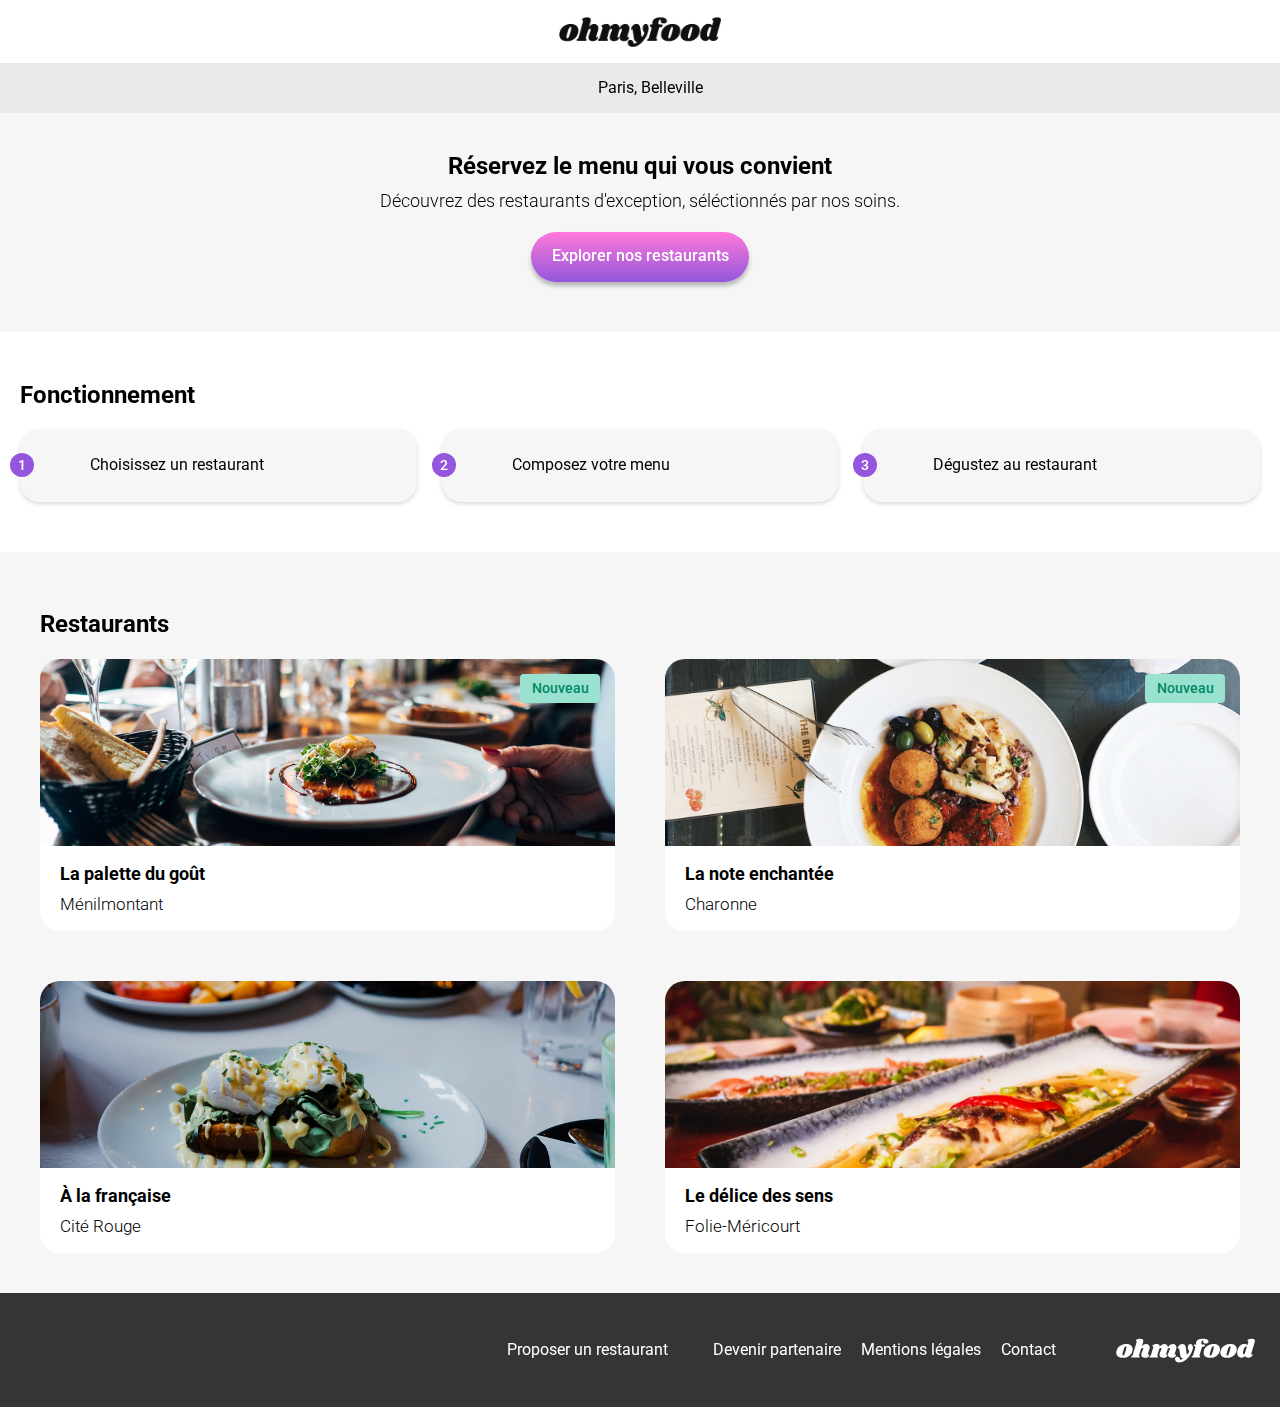
==== index.html @ ba817753 "first commit" ====
<!DOCTYPE html>
<html lang="fr">
  <head>
    <meta charset="UTF-8" />
    <meta http-equiv="X-UA-Compatible" content="IE=edge" />
    <meta name="viewport" content="width=device-width, initial-scale=1.0" />
    <title>Ohmyfood</title>
    <link rel="stylesheet" href="./assets/css/style.css" />
    <link rel="preconnect" href="https://fonts.googleapis.com" />
    <link rel="preconnect" href="https://fonts.gstatic.com" crossorigin />
    <link
      href="https://fonts.googleapis.com/css2?family=Raleway+Dots&family=Raleway:ital,wght@0,100..900;1,100..900&family=Roboto:ital,wght@0,100;0,300;0,400;0,500;0,700;0,900;1,100;1,300;1,400;1,500;1,700;1,900&display=swap"
      rel="stylesheet"
    />
    <link rel="preconnect" href="https://fonts.googleapis.com">
    <link rel="preconnect" href="https://fonts.gstatic.com" crossorigin>
    <link href="https://fonts.googleapis.com/css2?family=Raleway+Dots&family=Raleway:ital,wght@0,100..900;1,100..900&family=Roboto:ital,wght@0,100;0,300;0,400;0,500;0,700;0,900;1,100;1,300;1,400;1,500;1,700;1,900&family=Shrikhand&display=swap" rel="stylesheet">
    <link
      rel="stylesheet"
      href="https://cdnjs.cloudflare.com/ajax/libs/font-awesome/6.2.1/css/all.min.css"
      integrity="sha512-MV7K8+y+gLIBoVD59lQIYicR65iaqukzvf/nwasF0nqhPay5w/9lJmVM2hMDcnK1OnMGCdVK+iQrJ7lzPJQd1w=="
      crossorigin="anonymous"
      referrerpolicy="no-referrer"
    />
  </head>
  <body>


    <div class="loader">
      <div class="loader__partie"></div>
      <p class="loader__texte">OhMyFood ...</p>
    </div>

    <div class="main-container">
      <header class="header">
        <img
          class="header__img"
          src="./assets/Images et textes Ohmyfood/images/logo/ohmyfood.png"
          alt="logo"
        />
      </header>
      <main>
        <div class="presentation">
          <i class="fa-solid fa-location-dot presentation__icone"></i>
          <p>Paris, Belleville</p>
        </div>

        <section class="reservations">
          <h1 class="reservations__titre">
            Réservez le menu qui vous convient
          </h1>
          <p class="reservations__soustitre">
            Découvrez des restaurants d'exception, séléctionnés par nos soins.
          </p>
          <button class="reservations__button" href="#restaurants">
            Explorer nos restaurants
          </button>
        </section>

        <section class="fonctionnement">
          <h2 class="fonctionnement__titre">Fonctionnement</h2>
        <div class="fonctionnement__choix">
            <div class="fonctionnement__partie">
                <div class="fonctionnement__partie--numero">
                    1
                </div>
                <div class="fonctionnement__partie--icone">
                    <i class="fa-solid fa-mobile-screen-button"></i>
                </div>
                <p class="fonctionnement__partie--txt">Choisissez un restaurant</p>
            </div>

            <div  class="fonctionnement__partie">
                <div class="fonctionnement__partie--numero">
                    2
                </div>
                <div class="fonctionnement__partie--icone">
                    <i class="fa-solid fa-list-ul"></i>
                </div>
                <p class="fonctionnement__partie--txt">Composez votre menu</p>
            </div>

            <div  class="fonctionnement__partie">
                <div class="fonctionnement__partie--numero">
                    3
                </div>
                <div class="fonctionnement__partie--icone">
                    <i class="fa-solid fa-store"></i>
                </div>
                <p class="fonctionnement__partie--txt">Dégustez au restaurant</p>
            </div>

        </div>
        </section>


        <section class="restaurant">
          <div class="container">
            <h2 id="restaurant__titre">Restaurants</h2>


                <div class="restaurant__card">
                  <a class="restaurant__card--lien" href="restaurants/palette.html">
                    <article class="restaurant__card--article">
                    <div class="article-new">
                        Nouveau
                    </div>
                    <img class="article__img" src="assets/Images et textes Ohmyfood/images/restaurants/jay-wennington-N_Y88TWmGwA-unsplash.jpg" alt="Plat sur plaque en céramique blanche"/>
                    <div class="article__container">
                        <div class="article__contenu">
                        <h3 class="article__contenu--titre"> La palette du goût </h3>
                        <p class="article__contenu--ville">Ménilmontant</p>
                        </div>
                        <div class="article__contenu--coeur">
                        <i class="fa-regular fa-heart coeur-vide"></i>
                        <i class="fa-solid fa-heart coeur-remplis"></i>
                        </div>
                    </div>
                    </article>
                  </a>


                
                    <a class="restaurant__card--lien" href="restaurants/noteenchantee.html">
                        <article class="restaurant__card--article">
                        <div class="article-new">
                            Nouveau
                        </div>
                        <img class="article__img" src="assets/Images et textes Ohmyfood/images/restaurants/stil-u2Lp8tXIcjw-unsplash.jpg" alt="Plat sur plaque en céramique blanche"/>
                        <div class="article__container">
                            <div class="article__contenu">
                            <h3 class="article__contenu--titre"> La note enchantée </h3>
                            <p class="article__contenu--ville">Charonne</p>
                            </div>
                            <div class="article__contenu--coeur">
                                <i class="fa-regular fa-heart coeur-vide"></i>
                                <i class="fa-solid fa-heart coeur-remplis"></i>
                            </div>
                        </div>
                        </article>
                    </a>

                    
                        <a class="restaurant__card--lien" href="restaurants/alafrançaise.html">
                            <article class="restaurant__card--article">
                            <img class="article__img" src="assets/Images et textes Ohmyfood/images/restaurants/toa-heftiba-DQKerTsQwi0-unsplash.jpg" alt="Plat sur plaque en céramique blanche"/>
                            <div class="article__container">
                                <div class="article__contenu">
                                <h3 class="article__contenu--titre"> À la française </h3>
                                <p class="article__contenu--ville"> Cité Rouge </p>
                                </div>
                                <div class="article__contenu--coeur">
                                    <i class="fa-regular fa-heart coeur-vide"></i>
                                    <i class="fa-solid fa-heart coeur-remplis"></i>
                                </div>
                            </div>
                            </article>
                        </a>

                        
                            <a class="restaurant__card--lien" href="restaurants/delicedesens.html">
                                <article class="restaurant__card--article">
                                <img class="article__img" src="assets/Images et textes Ohmyfood/images/restaurants/louis-hansel-shotsoflouis-qNBGVyOCY8Q-unsplash.jpg" alt="Plat sur plaque en céramique blanche"/>
                                <div class="article__container">
                                    <div class="article__contenu">
                                    <h3 class="article__contenu--titre"> Le délice des sens </h3>
                                    <p class="article__contenu--ville">Folie-Méricourt</p>
                                    </div>
                                    <div class="article__contenu--coeur">
                                        <i class="fa-regular fa-heart coeur-vide"></i>
                                        <i class="fa-solid fa-heart coeur-remplis"></i>
                                    </div>
                                </div>
                                </article>
                            </a>
                </div>   

            
        </section>
      </main>
      <footer class="footer">
        <img
          class="footer__logo"
          src="assets/Images et textes Ohmyfood/images/logo/ohmyfoodw.svg"
          alt="logowhite"
        />
        <ul class="footer__partie">
          <li class="footer__liste">
            <div class="footer__liste--icone">
              <i class="fa-solid fa-utensils"></i>
            </div>
            Proposer un restaurant
          </li>
          <li class="footer__liste">
            <div class="footer__liste--icone">
              <i class="fa-solid fa-handshake-angle"></i>
            </div>
            Devenir partenaire
          </li>
          <li class="footer__liste">Mentions légales</li>
          <li class="footer__liste">
            <a
              class="footer__liste--contact"
              href="mailto:contact@ohmyfood.com"
            >
              Contact
            </a>
          </li>
        </ul>
      </footer>
    </div>
  </body>
</html>
---- assets/css/style.css ----
@charset "UTF-8";
.header {
  display: flex;
  align-items: center;
  justify-content: center;
  width: 100%;
  height: 63px;
  position: relative;
  z-index: 1;
  box-shadow: 0px 2px 4px 0px rgba(0, 0, 0, 0.15);
}
.header__img {
  width: 162px;
  height: 30px;
}

body {
  margin: 0;
}

/* Media queries*/
/* ecran égal ou plus grand que 1024px */
@media (min-width: 1024px) {
  .header {
    box-shadow: none;
  }
}
.footer {
  display: flex;
  flex-direction: column;
  gap: 8px;
  background-color: rgb(53, 53, 53);
  padding: 22px 25px;
}
.footer__liste {
  display: flex;
  gap: 14px;
  color: rgb(255, 255, 255);
  font-family: "Roboto", sans-serif;
  font-weight: 400;
}
.footer__liste--icone {
  width: 11px;
  height: 13px;
}
.footer__liste--icone i {
  font-size: 16px;
}
.footer__liste--contact {
  color: rgb(255, 255, 255);
  text-decoration: none;
}
.footer__partie {
  display: flex;
  flex-direction: column;
  gap: 7px;
  padding: 0;
}
.footer__logo {
  width: 139px;
  height: 27px;
}

/* Media queries*/
/* ecran égal ou plus grand que 1024px */
@media (min-width: 1024px) {
  .footer {
    align-items: center;
    flex-direction: row-reverse;
    height: 114px;
    padding: 0 25px;
    gap: 60px;
  }
  .footer__partie {
    flex-direction: row;
    gap: 20px;
  }
}
.fonctionnement {
  font-family: "Roboto", sans-serif;
  padding: 0 20px;
  margin: 50px 0px;
}
.fonctionnement__choix {
  display: flex;
  flex-direction: column;
  align-items: center;
  gap: 25px;
}
.fonctionnement__partie {
  display: flex;
  align-items: center;
  background-color: rgb(246, 246, 246);
  border-radius: 20px;
  gap: 30px;
  height: 72.38px;
  width: 90%;
  position: relative;
  padding-left: 40px;
  box-shadow: 0px 2px 4px 0px rgba(0, 0, 0, 0.15);
}
.fonctionnement__partie--numero {
  background-color: rgb(147, 86, 220);
  color: rgb(255, 255, 255);
  width: 24px;
  height: 24px;
  display: flex;
  justify-content: center;
  align-items: center;
  border-radius: 50%;
  font-size: 14.18px;
  font-weight: 500;
  position: absolute;
  left: -10px;
}
.fonctionnement__partie--icone {
  color: rgb(126, 126, 126);
}
.fonctionnement__partie--icone:hover {
  color: rgb(147, 86, 220);
}

/* Media queries*/
/* ecran égal ou plus grand que 1024px */
@media (min-width: 1024px) {
  .fonctionnement__choix {
    flex-direction: row;
  }
}
.reservations {
  display: flex;
  flex-direction: column;
  align-items: center;
  padding: 20px 15px 50px 15px;
  text-align: center;
  font-family: "Roboto", sans-serif;
  background-color: rgb(246, 246, 246);
}
.reservations__titre {
  font-size: 24px;
  margin: 20px 0px 0px 0px;
}
.reservations__soustitre {
  font-size: 18px;
  font-weight: 300;
  margin: 10px 0px 20px 0px;
}
.reservations__button {
  width: 218px;
  height: 50px;
  border-radius: 25px;
  border: none;
  background: linear-gradient(to bottom, rgb(255, 121, 218), rgb(147, 86, 220));
  color: rgb(255, 255, 255);
  font-weight: 500;
  font-size: 16px;
  box-shadow: 0px 4px 4px 0px rgba(0, 0, 0, 0.251);
}
.reservations__button:hover {
  opacity: 0.9;
  transform: scale(1.01);
  box-shadow: 0px 8px 12px 2px rgb(180, 180, 180);
}

.restaurant {
  font-family: "Roboto", sans-serif;
  background-color: rgb(246, 246, 246);
  padding: 40px 20px;
}
.restaurant__titre {
  font-size: 24px;
  font-weight: 700;
}
.restaurant__card {
  display: flex;
  flex-direction: column;
  gap: 18px;
}
.restaurant__card--lien {
  text-decoration: none;
  color: rgb(0, 0, 0);
  position: relative;
}
.restaurant__card--article {
  display: flex;
  flex-direction: column;
}

.article-new {
  position: absolute;
  right: 15px;
  top: 15px;
  background-color: rgb(153, 226, 208);
  color: rgb(0, 135, 102);
  width: 80px;
  height: 29px;
  display: flex;
  justify-content: center;
  align-items: center;
  font-size: 14px;
  font-weight: 500;
  border-radius: 4px;
}

.article__img {
  -o-object-fit: cover;
     object-fit: cover;
  width: 100%;
  height: 187px;
  border-radius: 20px 20px 0 0;
}

.article__container {
  background-color: rgb(255, 255, 255);
  border-radius: 0 0 20px 20px;
  display: flex;
  justify-content: space-between;
  align-items: center;
}

.article__contenu {
  padding: 0 20px;
}
.article__contenu--titre {
  margin-bottom: 0;
  font-size: 18px;
  font-weight: 700;
}
.article__contenu--ville {
  margin-top: 10px;
  font-size: 17px;
  font-weight: 300;
}
.article__contenu--coeur {
  font-size: 28px;
  width: 22px;
  margin-right: 35px;
  margin-bottom: 35px;
}

/* Media queries*/
/* ecran égal ou plus grand que 1024px */
@media (min-width: 1024px) {
  .restaurant {
    padding: 40px;
  }
  .restaurant__card--lien {
    width: calc((100% - 50px) / 2);
  }
  .restaurant__card {
    flex-direction: row;
    flex-wrap: wrap;
    gap: 50px;
  }
}
.presentation {
  display: flex;
  justify-content: center;
  align-items: center;
  background-color: rgb(234, 234, 234);
  font-family: "Roboto", sans-serif;
  position: relative;
  box-shadow: 0px 4px 4px 0px rgba(0, 0, 0, 0.25);
}
.presentation__icone {
  margin-right: 20px;
  color: rgb(53, 53, 53);
}

/* Media queries*/
/* ecran égal ou plus grand que 1024px */
@media (min-width: 1024px) {
  .presentation {
    box-shadow: none;
  }
}
.fa-heart {
  position: absolute;
}

.coeur-remplis {
  opacity: 0;
  transition: 0.1s;
}

.coeur-remplis:hover {
  opacity: 1;
  -webkit-background-clip: text;
          background-clip: text;
  color: transparent;
  background-image: linear-gradient(193.33deg, #9356DC -11.44%, #FF79DA 123.93%);
}

.fa-heart {
  position: absolute;
}

.coeur-remplis {
  opacity: 0;
  transition: 0.1s;
}

.coeur-remplis:hover {
  opacity: 1;
  -webkit-background-clip: text;
          background-clip: text;
  color: transparent;
  background-image: linear-gradient(193.33deg, #9356DC -11.44%, #FF79DA 123.93%);
}

.header__menu {
  display: flex;
  justify-content: center;
  align-items: center;
  position: relative;
  width: 100%;
  height: 63px;
}
.header__menu__img {
  text-align: center;
  width: 162px;
  height: 30px;
}

.header__fleche {
  position: absolute;
  left: 15px;
  font-size: 18px;
  color: rgb(53, 53, 53);
}

.banniere__img {
  width: 100%;
  height: 275px;
  -o-object-fit: cover;
     object-fit: cover;
  position: relative;
}

.menu {
  padding: 10px 13px;
  background-color: rgb(234, 234, 234);
  margin-top: -35px;
  z-index: 1;
  position: relative;
  display: flex;
  flex-direction: column;
  align-items: center;
  border-radius: 40px 40px 0 0;
  width: 100%;
  justify-content: space-between;
  gap: 40px;
}
.menu__titre {
  display: flex;
  align-items: center;
  justify-content: space-between;
  width: 100%;
}
.menu__titre--principal {
  font-family: "Shrikhand", sans-serif;
  font-size: 28px;
  font-weight: 400;
}
.menu__titre--coeur {
  position: absolute;
  right: 60px;
  top: 1.2em;
  font-size: 25px;
}

.section-menus {
  width: 100%;
  gap: 12px;
  display: flex;
  flex-direction: column;
}
.section-menus__titre--txt {
  font-family: "Roboto", sans-serif;
  font-size: 16px;
  font-weight: 300;
  text-transform: uppercase;
  margin-bottom: 3px;
}
.section-menus__titre--surligner {
  width: 40px;
  height: 3px;
  background-color: rgb(153, 226, 208);
}

.apparition1 {
  animation: apparition 2s ease-out 0s forwards;
}

.apparition2 {
  animation: apparition 2s ease-out 1s forwards;
}

.apparition3 {
  animation: apparition 2s ease-out 2s forwards;
}

@keyframes apparition {
  0% {
    opacity: 0;
    margin-left: -30px;
  }
  50% {
    opacity: 0.5;
  }
  100% {
    opacity: 1;
    margin-left: 10px;
  }
}
.plat {
  width: 100%;
  height: 69px;
  border-radius: 15.04px;
  background-color: rgb(255, 255, 255);
  box-sizing: border-box;
  padding: 16px;
  display: flex;
  justify-content: space-between;
  align-items: center;
  position: relative;
  font-family: "Roboto", sans-serif;
  overflow: hidden;
  box-shadow: 0px 4.01px 15.04px 0px rgba(0, 0, 0, 0.1);
}
.plat__description {
  margin-right: 16px;
  overflow: hidden;
  white-space: nowrap;
  text-overflow: ellipsis;
}
.plat__description--titre {
  margin: 0;
  padding-bottom: 3px;
  font-size: 18px;
  font-weight: 500;
  overflow: hidden;
  white-space: nowrap;
  text-overflow: ellipsis;
}
.plat__description--soustitre {
  margin: 0;
  font-size: 15.04px;
  font-weight: 300;
  overflow: hidden;
  white-space: nowrap;
  text-overflow: ellipsis;
}
.plat__prix {
  font-size: 15.04px;
  font-weight: 700;
  width: 25px;
  height: 30px;
  color: rgb(53, 53, 53);
  transition: margin-right 1s ease;
}
.plat__validation {
  position: absolute;
  right: -59px;
  opacity: 0;
  background-color: #99E2D0;
  height: 100%;
  width: 59px;
  border-radius: 0px 15px 15px 0px;
  display: flex;
  justify-content: center;
  align-items: center;
  color: white;
  transition: right 1s ease, opacity 1s ease;
}

.plat:hover .plat__validation {
  right: 0px;
  opacity: 1;
}

.plat:hover .plat__prix {
  margin-right: 60px;
}

.btn-commander {
  width: 186px;
  height: 50px;
  border-radius: 25px;
  border: none;
  background: linear-gradient(to bottom, rgb(255, 121, 218), rgb(147, 86, 220));
  color: rgb(255, 255, 255);
  font-weight: 500;
  font-size: 16px;
  font-family: "Roboto", sans-serif;
  margin-bottom: 30px;
  box-shadow: 0px 4px 4px 0px rgba(0, 0, 0, 0.251);
}

.btn-commander:hover {
  opacity: 0.9;
  transform: scale(1.01);
  box-shadow: 0px 8px 12px 2px rgb(180, 180, 180);
}

/* Media queries*/
/* ecran égal ou plus grand que 1024px */
@media (min-width: 1024px) {
  .header__menu {
    height: 96.34px;
  }
  .banniere__img {
    height: 383px;
  }
  .menu {
    width: 50%;
    padding: 40px 140px;
    margin: -40px auto 0px auto;
  }
  .menu__titre {
    justify-content: center;
    gap: 30px;
  }
  .menu__titre--coeur {
    position: static;
  }
}
/*! normalize.css v8.0.1 | MIT License | github.com/necolas/normalize.css */
/* Document
   ========================================================================== */
/**
 * 1. Correct the line height in all browsers.
 * 2. Prevent adjustments of font size after orientation changes in iOS.
 */
html {
  line-height: 1.15; /* 1 */
  -webkit-text-size-adjust: 100%; /* 2 */
}

/* Sections
   ========================================================================== */
/**
 * Remove the margin in all browsers.
 */
body {
  margin: 0;
}

/**
 * Render the `main` element consistently in IE.
 */
main {
  display: block;
}

/**
 * Correct the font size and margin on `h1` elements within `section` and
 * `article` contexts in Chrome, Firefox, and Safari.
 */
h1 {
  font-size: 2em;
  margin: 0.67em 0;
}

/* Grouping content
   ========================================================================== */
/**
 * 1. Add the correct box sizing in Firefox.
 * 2. Show the overflow in Edge and IE.
 */
hr {
  box-sizing: content-box; /* 1 */
  height: 0; /* 1 */
  overflow: visible; /* 2 */
}

/**
 * 1. Correct the inheritance and scaling of font size in all browsers.
 * 2. Correct the odd `em` font sizing in all browsers.
 */
pre {
  font-family: monospace, monospace; /* 1 */
  font-size: 1em; /* 2 */
}

/* Text-level semantics
   ========================================================================== */
/**
 * Remove the gray background on active links in IE 10.
 */
a {
  background-color: transparent;
}

/**
 * 1. Remove the bottom border in Chrome 57-
 * 2. Add the correct text decoration in Chrome, Edge, IE, Opera, and Safari.
 */
abbr[title] {
  border-bottom: none; /* 1 */
  text-decoration: underline; /* 2 */
  -webkit-text-decoration: underline dotted;
          text-decoration: underline dotted; /* 2 */
}

/**
 * Add the correct font weight in Chrome, Edge, and Safari.
 */
b,
strong {
  font-weight: bolder;
}

/**
 * 1. Correct the inheritance and scaling of font size in all browsers.
 * 2. Correct the odd `em` font sizing in all browsers.
 */
code,
kbd,
samp {
  font-family: monospace, monospace; /* 1 */
  font-size: 1em; /* 2 */
}

/**
 * Add the correct font size in all browsers.
 */
small {
  font-size: 80%;
}

/**
 * Prevent `sub` and `sup` elements from affecting the line height in
 * all browsers.
 */
sub,
sup {
  font-size: 75%;
  line-height: 0;
  position: relative;
  vertical-align: baseline;
}

sub {
  bottom: -0.25em;
}

sup {
  top: -0.5em;
}

/* Embedded content
   ========================================================================== */
/**
 * Remove the border on images inside links in IE 10.
 */
img {
  border-style: none;
}

/* Forms
   ========================================================================== */
/**
 * 1. Change the font styles in all browsers.
 * 2. Remove the margin in Firefox and Safari.
 */
button,
input,
optgroup,
select,
textarea {
  font-family: inherit; /* 1 */
  font-size: 100%; /* 1 */
  line-height: 1.15; /* 1 */
  margin: 0; /* 2 */
}

/**
 * Show the overflow in IE.
 * 1. Show the overflow in Edge.
 */
button,
input { /* 1 */
  overflow: visible;
}

/**
 * Remove the inheritance of text transform in Edge, Firefox, and IE.
 * 1. Remove the inheritance of text transform in Firefox.
 */
button,
select { /* 1 */
  text-transform: none;
}

/**
 * Correct the inability to style clickable types in iOS and Safari.
 */
button,
[type=button],
[type=reset],
[type=submit] {
  -webkit-appearance: button;
}

/**
 * Remove the inner border and padding in Firefox.
 */
button::-moz-focus-inner,
[type=button]::-moz-focus-inner,
[type=reset]::-moz-focus-inner,
[type=submit]::-moz-focus-inner {
  border-style: none;
  padding: 0;
}

/**
 * Restore the focus styles unset by the previous rule.
 */
button:-moz-focusring,
[type=button]:-moz-focusring,
[type=reset]:-moz-focusring,
[type=submit]:-moz-focusring {
  outline: 1px dotted ButtonText;
}

/**
 * Correct the padding in Firefox.
 */
fieldset {
  padding: 0.35em 0.75em 0.625em;
}

/**
 * 1. Correct the text wrapping in Edge and IE.
 * 2. Correct the color inheritance from `fieldset` elements in IE.
 * 3. Remove the padding so developers are not caught out when they zero out
 *    `fieldset` elements in all browsers.
 */
legend {
  box-sizing: border-box; /* 1 */
  color: inherit; /* 2 */
  display: table; /* 1 */
  max-width: 100%; /* 1 */
  padding: 0; /* 3 */
  white-space: normal; /* 1 */
}

/**
 * Add the correct vertical alignment in Chrome, Firefox, and Opera.
 */
progress {
  vertical-align: baseline;
}

/**
 * Remove the default vertical scrollbar in IE 10+.
 */
textarea {
  overflow: auto;
}

/**
 * 1. Add the correct box sizing in IE 10.
 * 2. Remove the padding in IE 10.
 */
[type=checkbox],
[type=radio] {
  box-sizing: border-box; /* 1 */
  padding: 0; /* 2 */
}

/**
 * Correct the cursor style of increment and decrement buttons in Chrome.
 */
[type=number]::-webkit-inner-spin-button,
[type=number]::-webkit-outer-spin-button {
  height: auto;
}

/**
 * 1. Correct the odd appearance in Chrome and Safari.
 * 2. Correct the outline style in Safari.
 */
[type=search] {
  -webkit-appearance: textfield; /* 1 */
  outline-offset: -2px; /* 2 */
}

/**
 * Remove the inner padding in Chrome and Safari on macOS.
 */
[type=search]::-webkit-search-decoration {
  -webkit-appearance: none;
}

/**
 * 1. Correct the inability to style clickable types in iOS and Safari.
 * 2. Change font properties to `inherit` in Safari.
 */
::-webkit-file-upload-button {
  -webkit-appearance: button; /* 1 */
  font: inherit; /* 2 */
}

/* Interactive
   ========================================================================== */
/*
 * Add the correct display in Edge, IE 10+, and Firefox.
 */
details {
  display: block;
}

/*
 * Add the correct display in all browsers.
 */
summary {
  display: list-item;
}

/* Misc
   ========================================================================== */
/**
 * Add the correct display in IE 10+.
 */
template {
  display: none;
}

/**
 * Add the correct display in IE 10.
 */
[hidden] {
  display: none;
}

.loader {
  position: fixed;
  z-index: -2;
  width: 100%;
  height: 100vh;
  background-color: rgb(147, 86, 220);
  display: flex;
  justify-content: center;
  align-items: center;
  animation: visibility 3s ease forwards;
  opacity: 0;
}
.loader__texte {
  font-size: 50px;
  font-weight: 300;
  font-family: "Shrikhand", sans-serif;
  color: rgb(255, 255, 255);
  letter-spacing: 3px;
  animation: text 0.9s linear infinite;
}

@keyframes visibility {
  0% {
    opacity: 1;
    z-index: 100;
  }
  50% {
    opacity: 0.8;
  }
  90% {
    opacity: 0.5;
  }
  100% {
    opacity: 0;
    z-index: 0;
    display: none;
  }
}
@keyframes text {
  from {
    opacity: 1;
  }
  to {
    opacity: 0;
  }
}
@keyframes appear {
  from {
    transform: translateY(20px);
    opacity: 0;
  }
  to {
    transform: translateY(0);
    opacity: 1;
  }
}/*# sourceMappingURL=style.css.map */
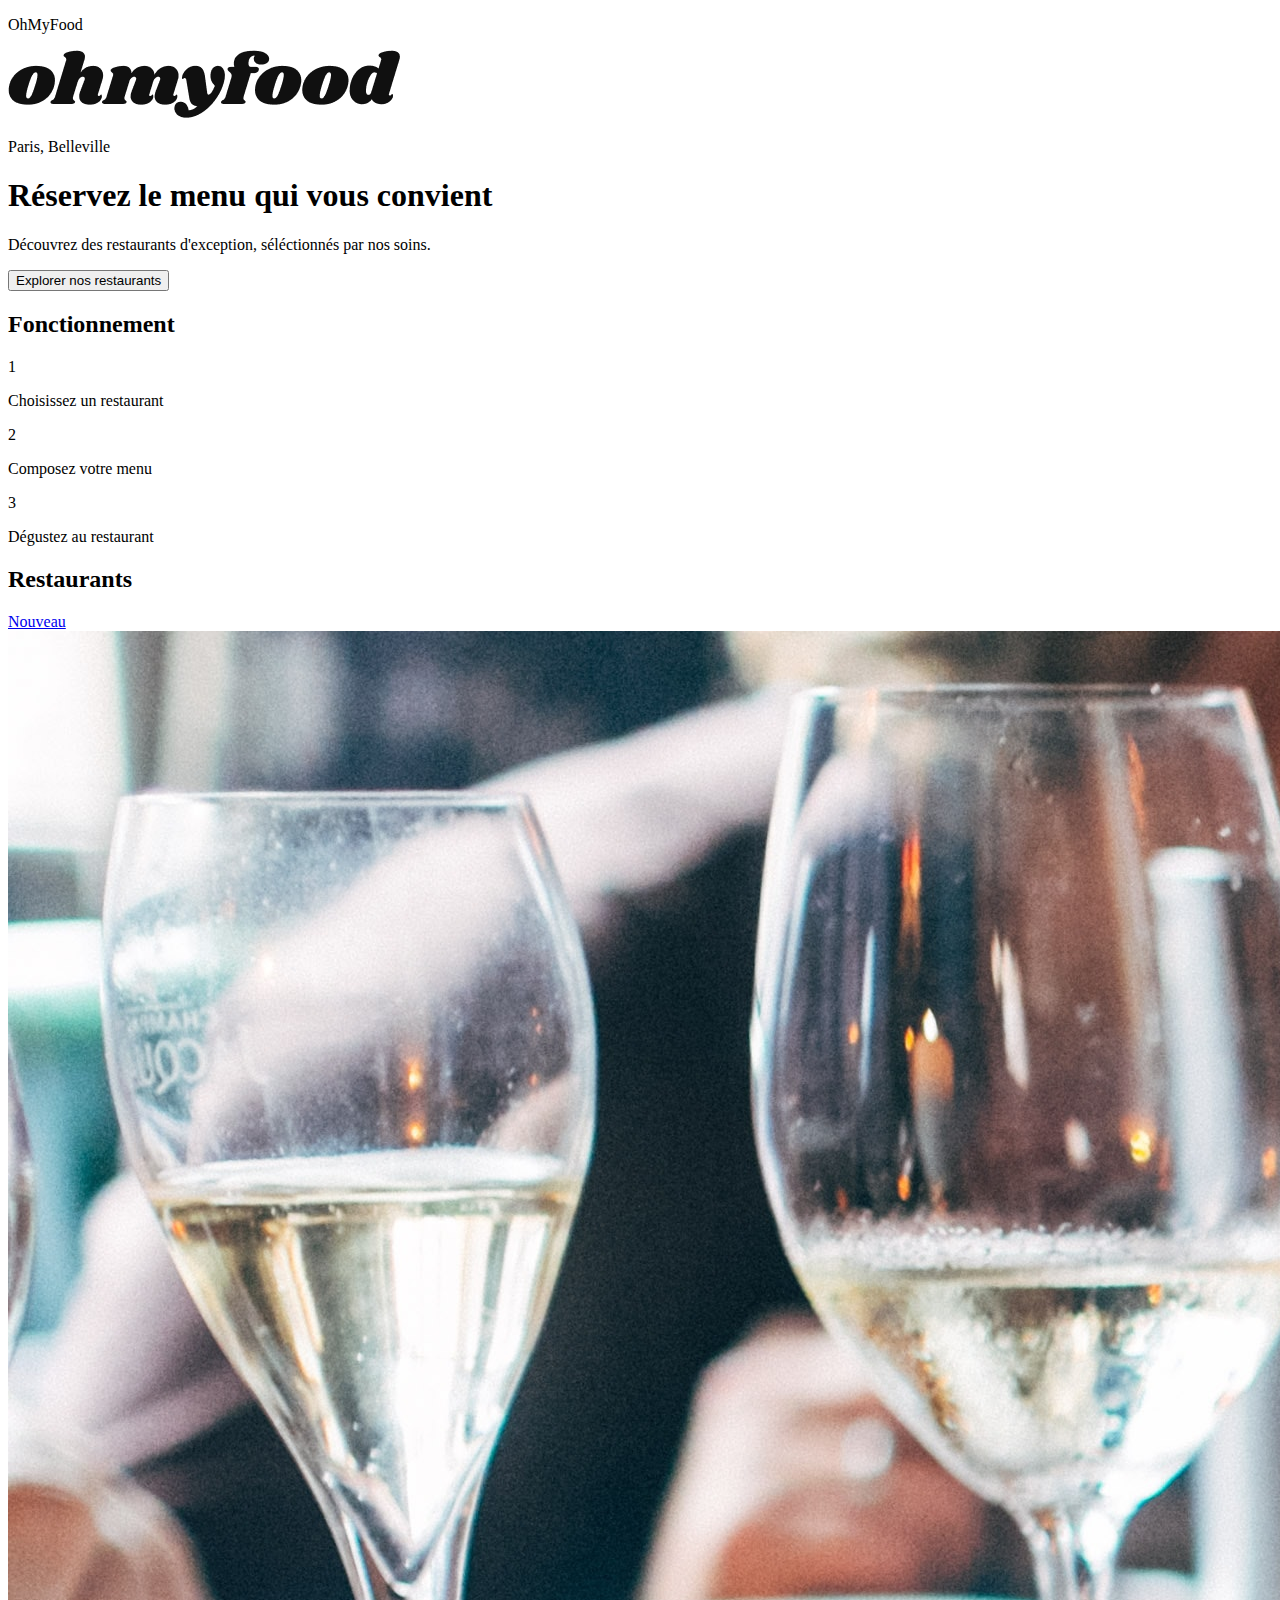
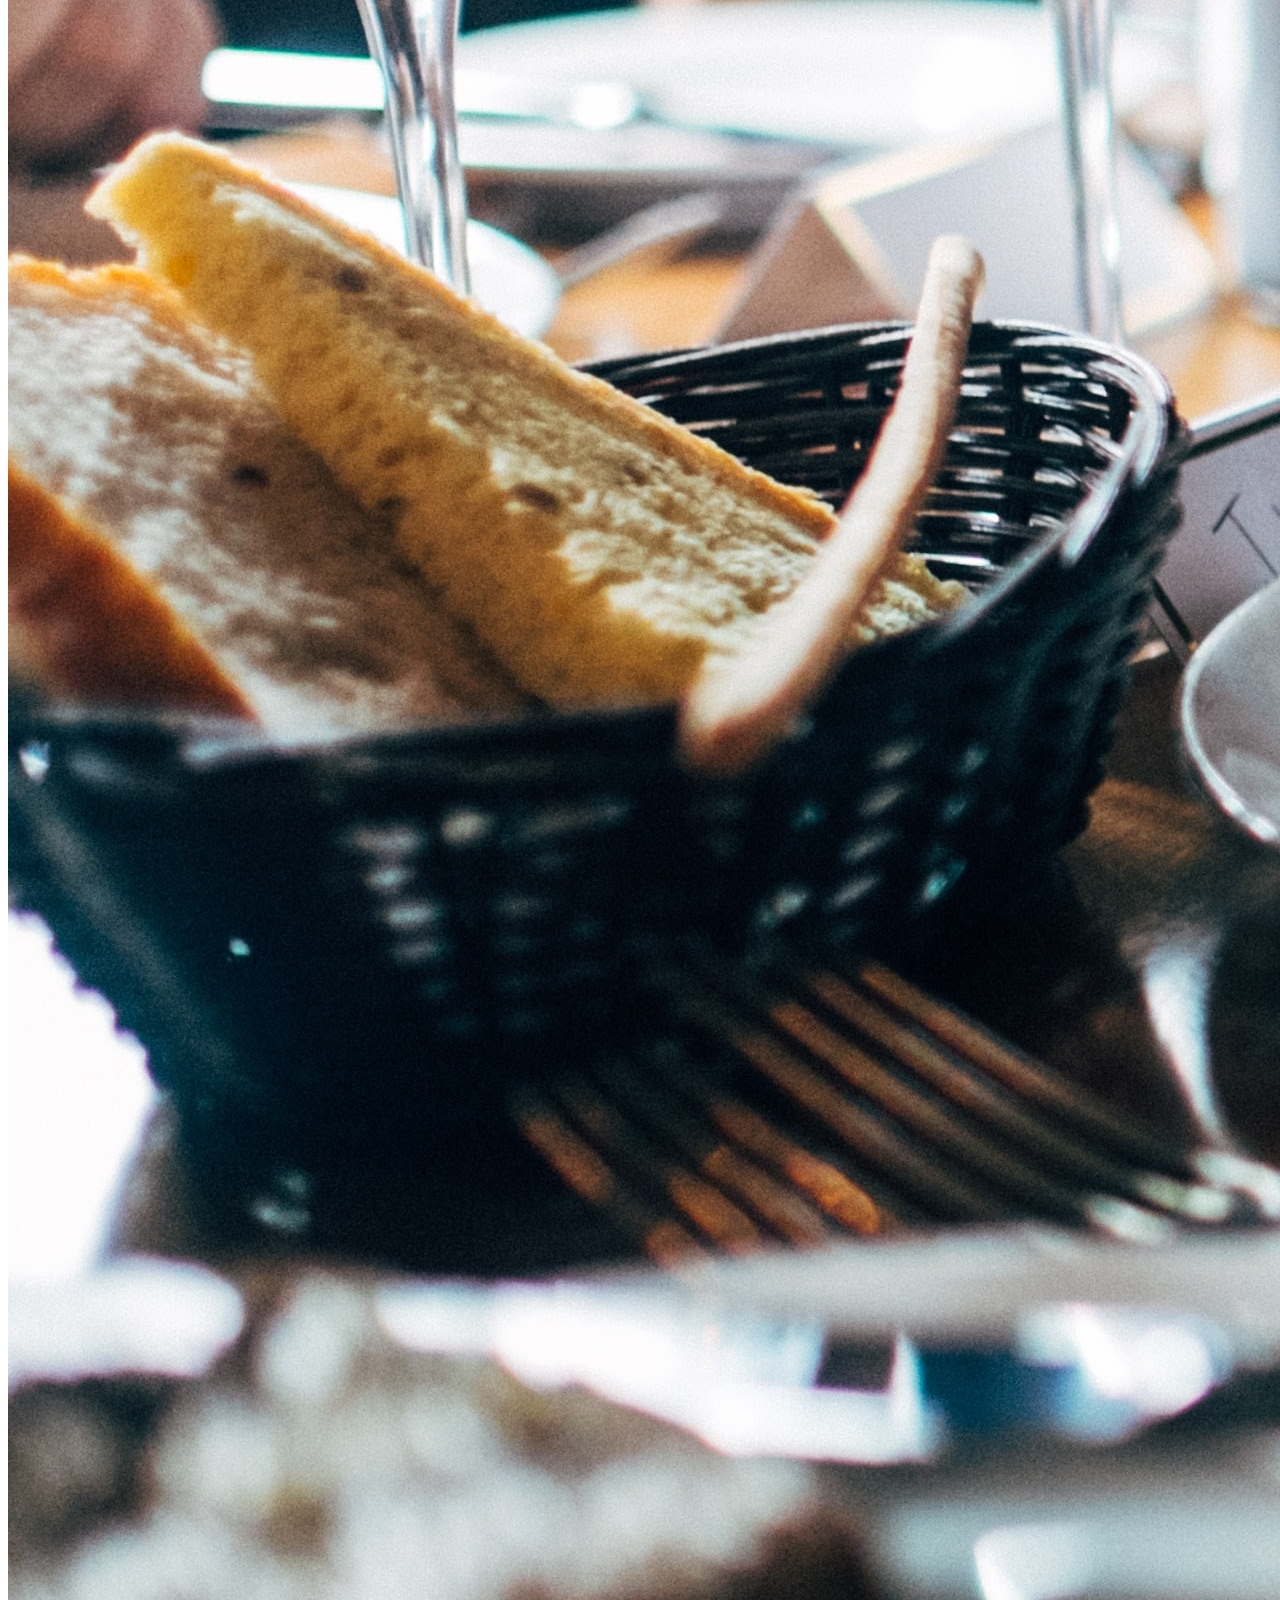
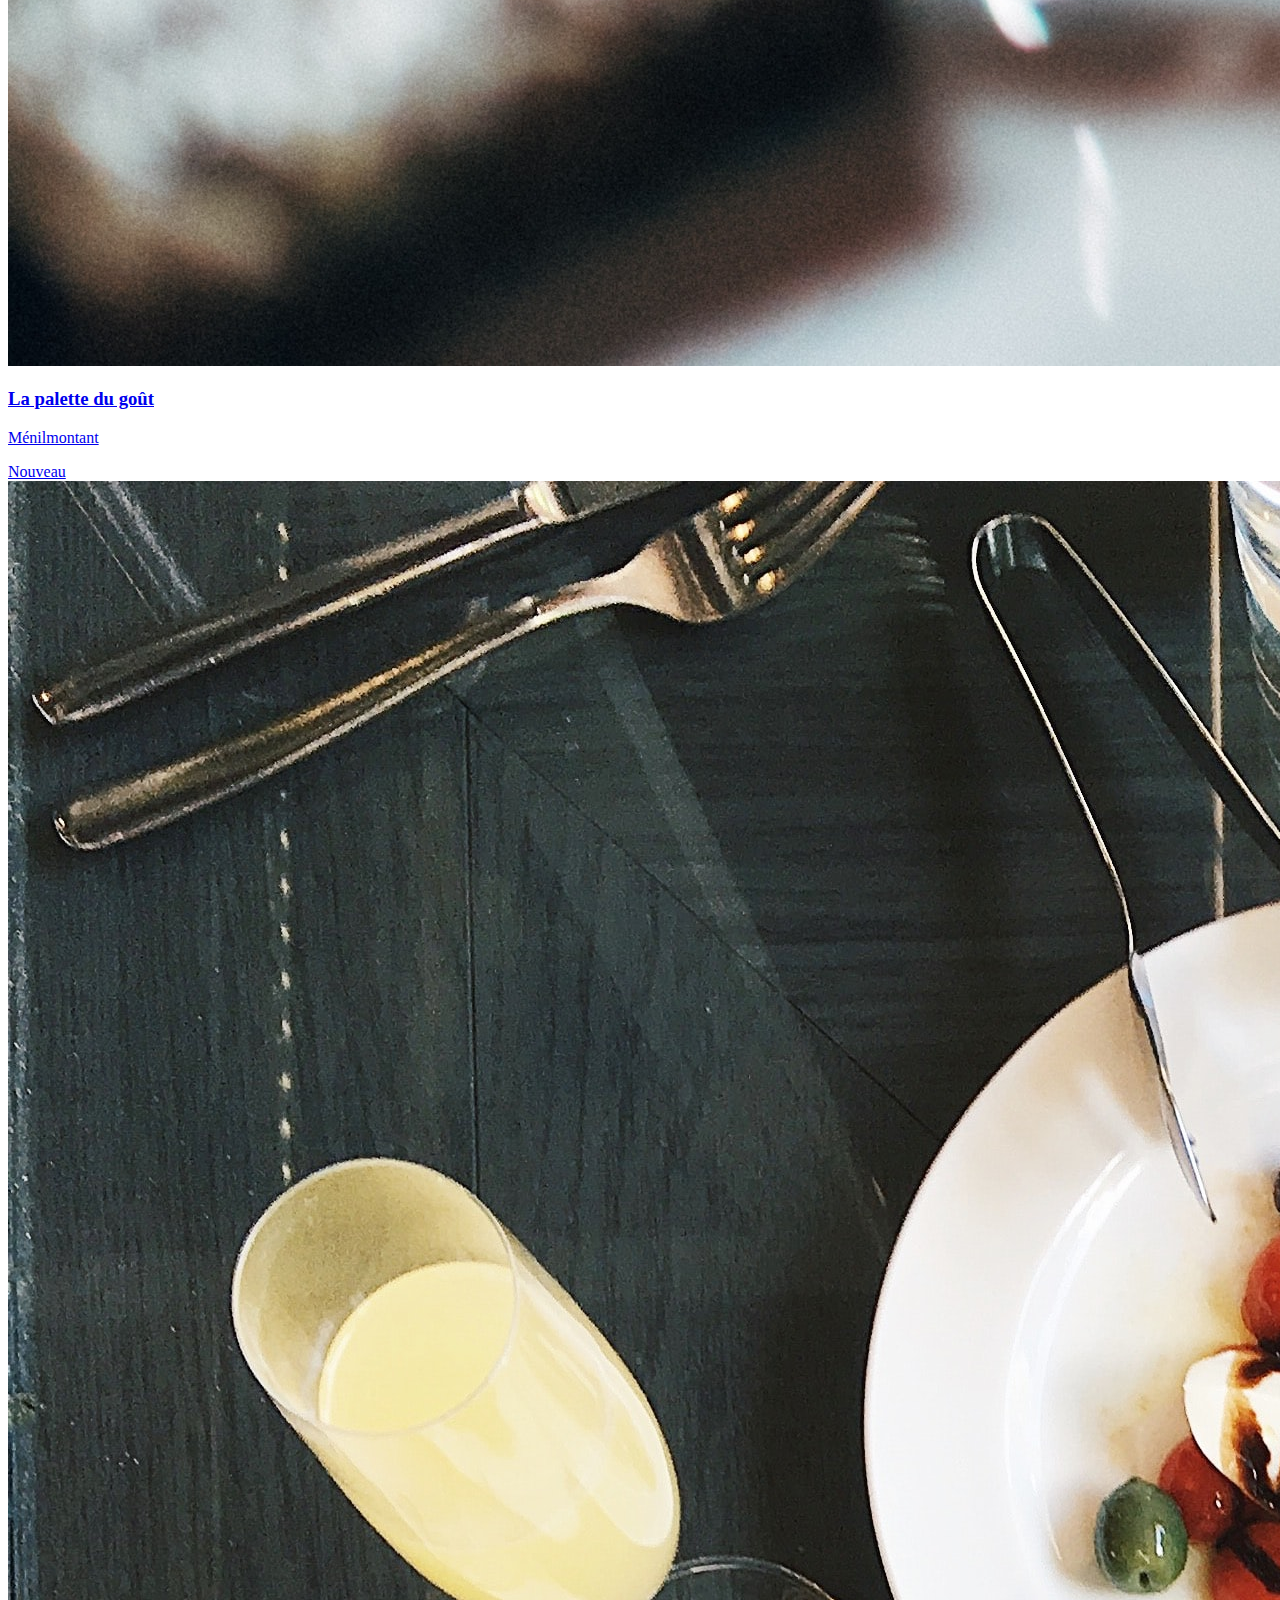
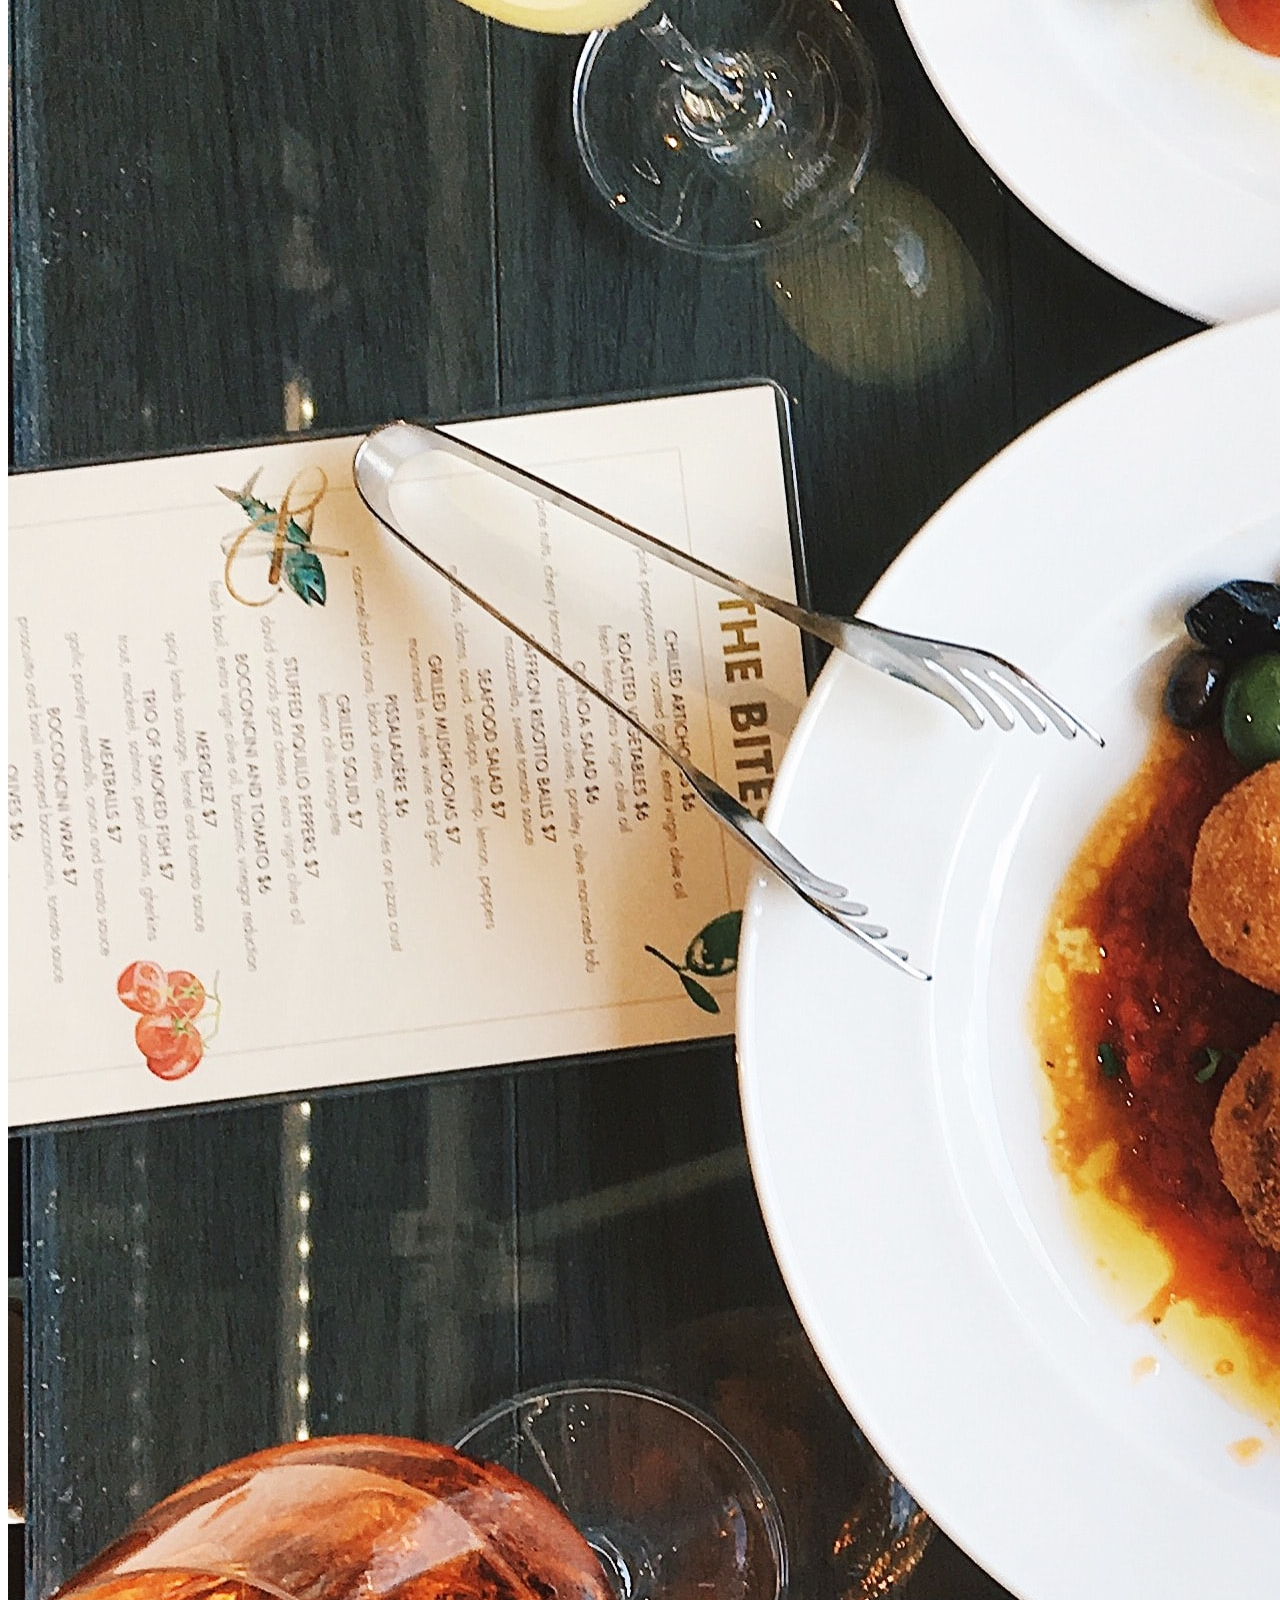
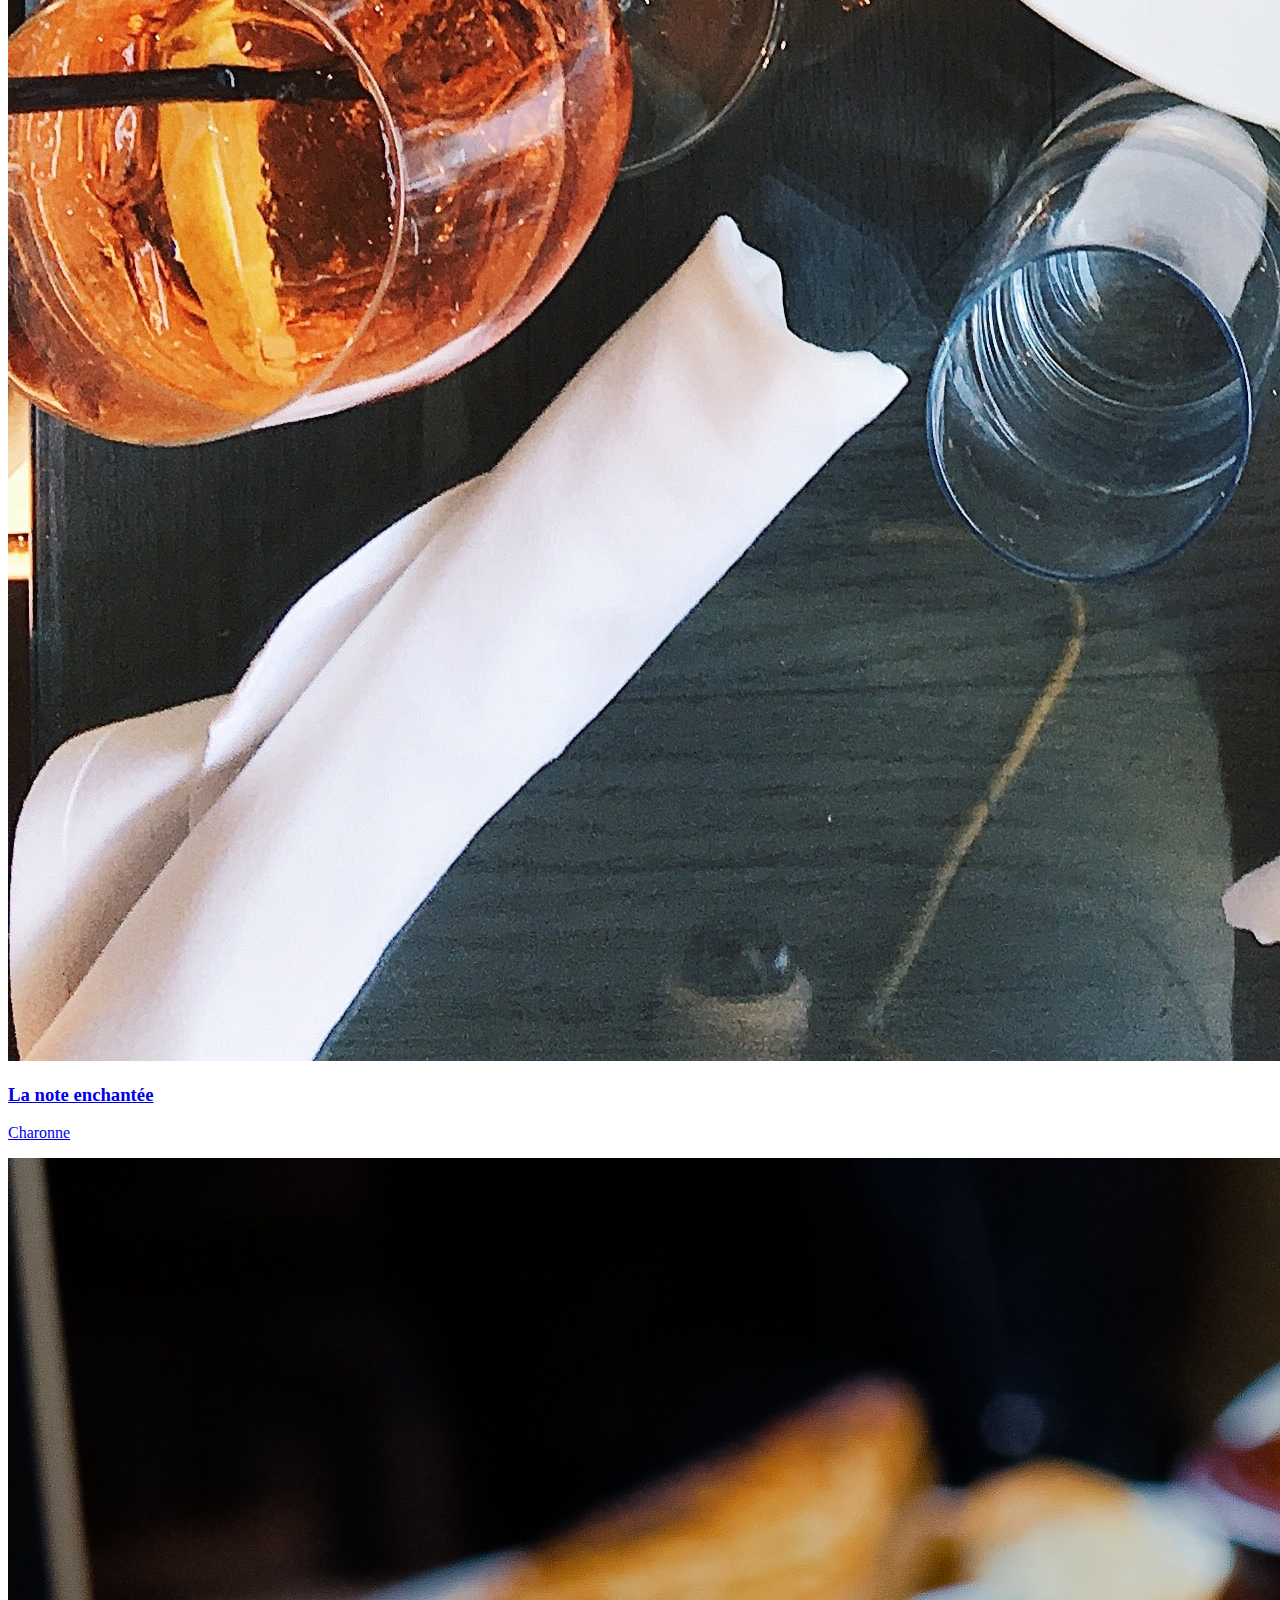
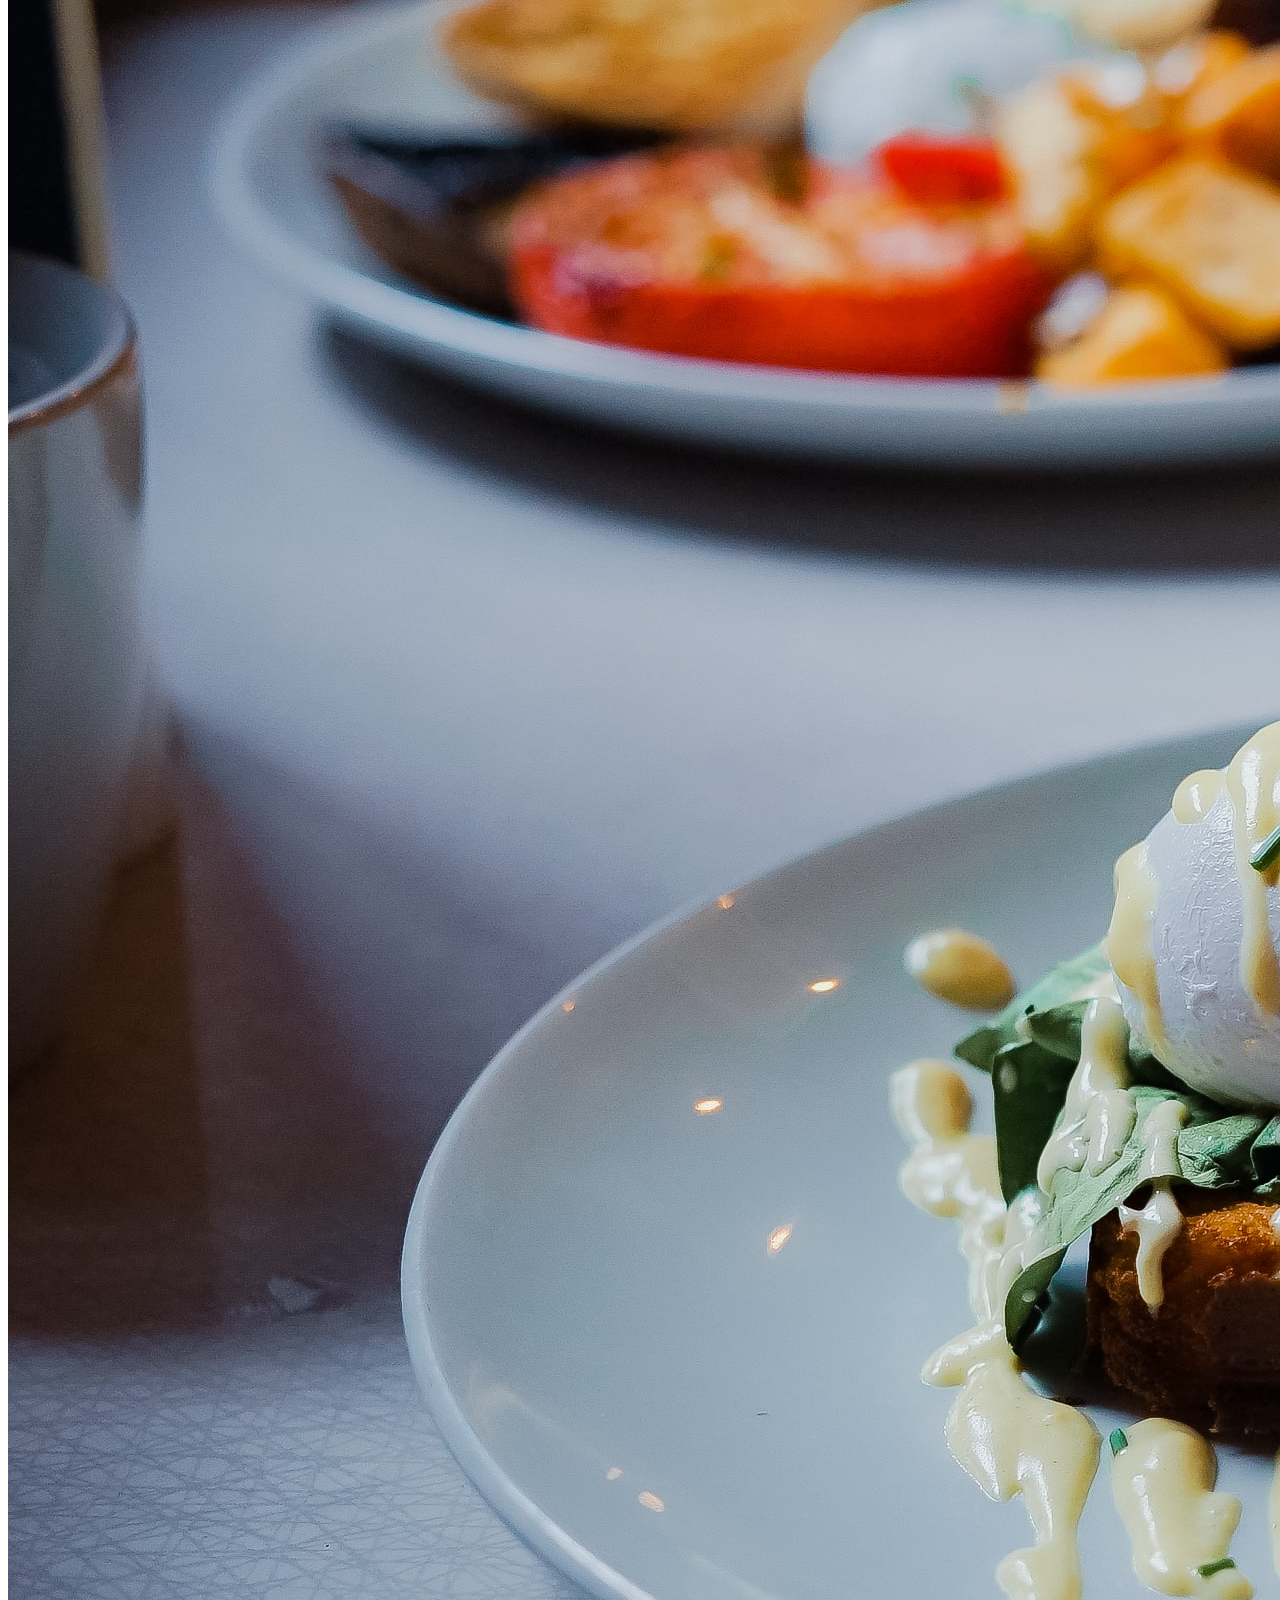
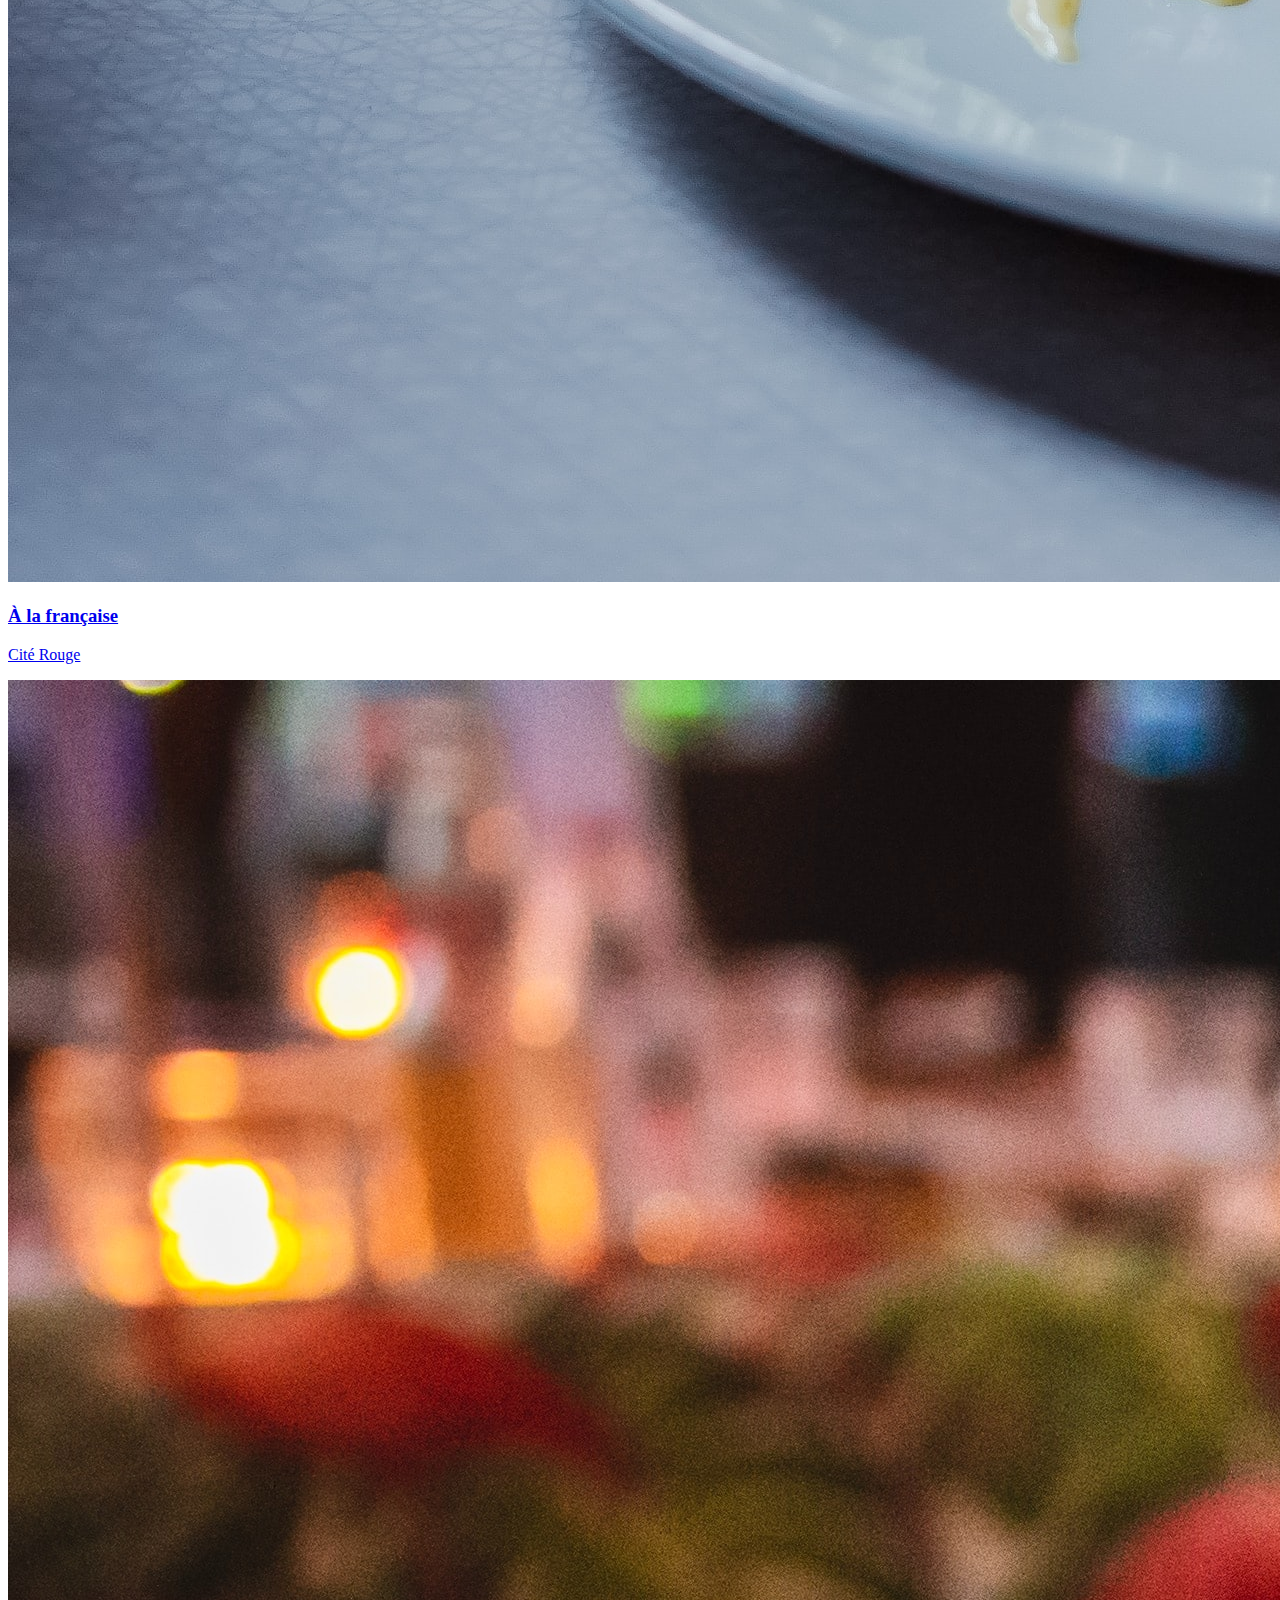
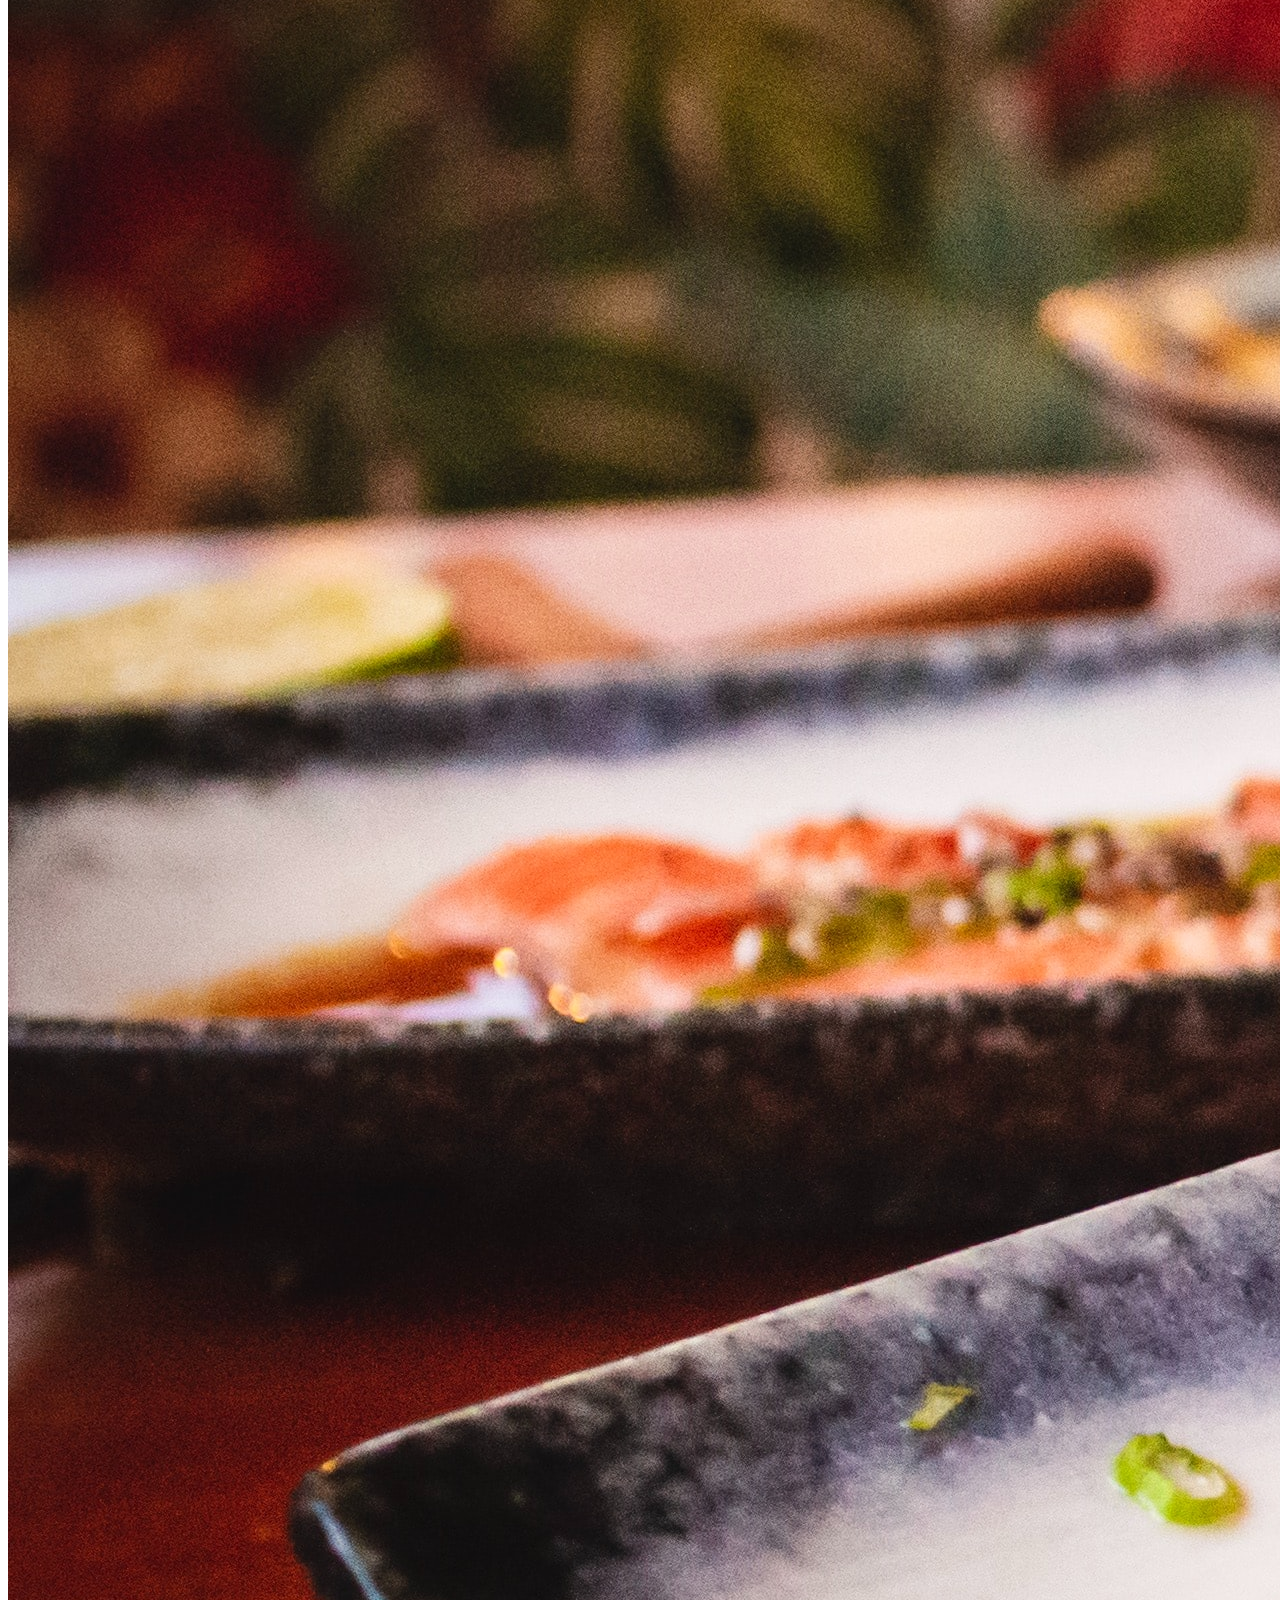
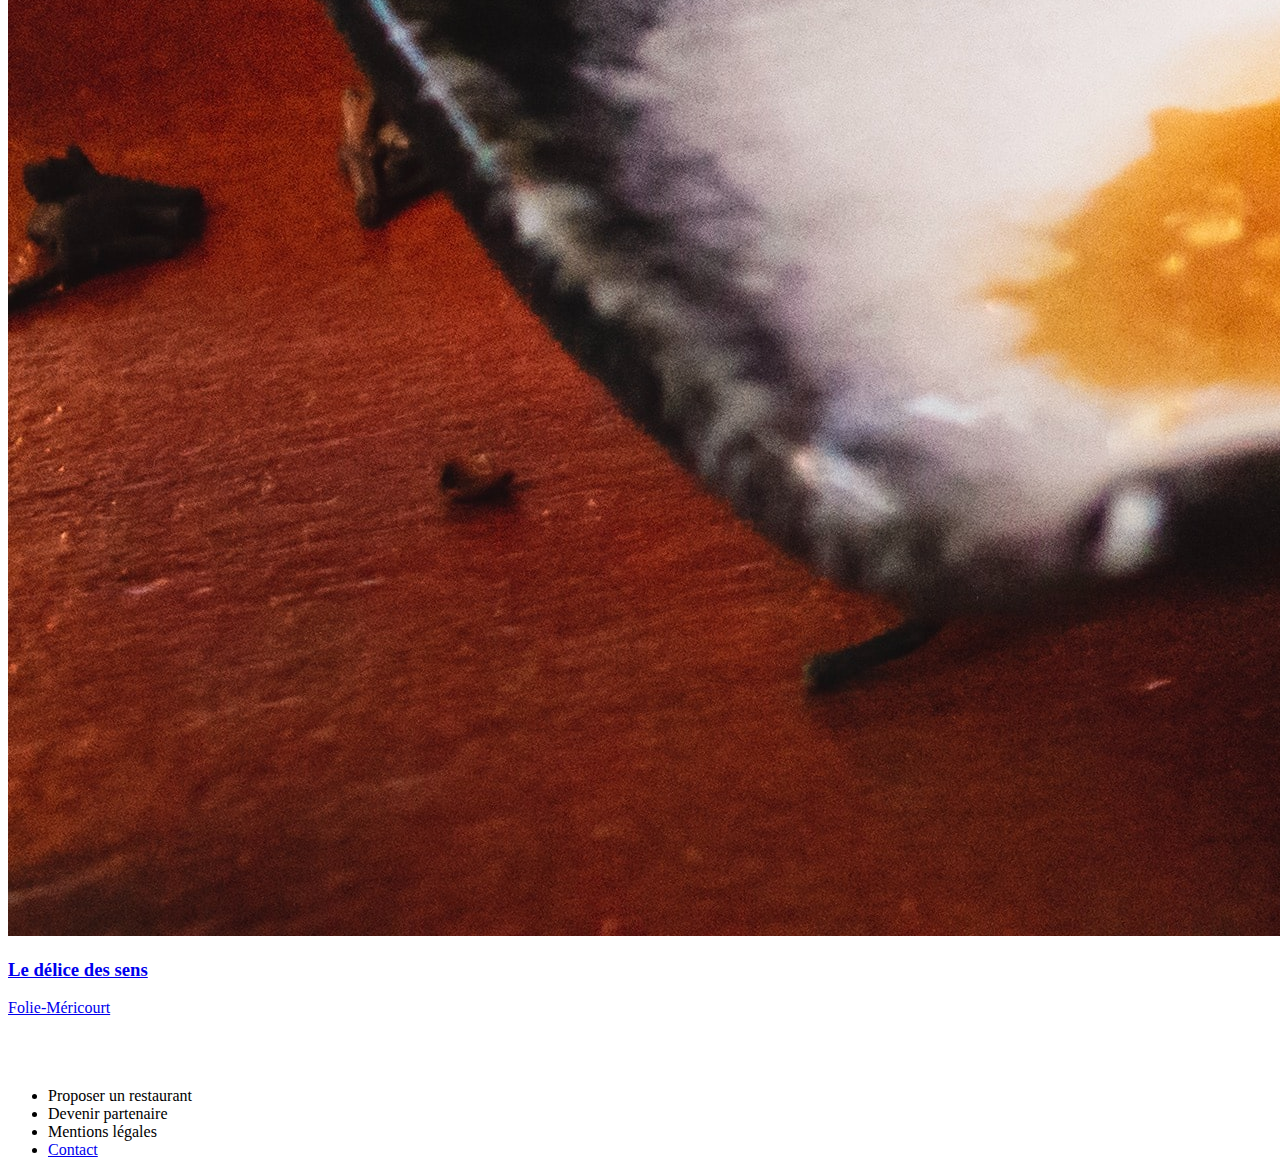
==== commit 8c68b6e6: "création des fichiers scss ainsi que code du html" ====
--- a/index.html
+++ b/index.html
@@ -28,7 +28,7 @@
 
     <div class="loader">
       <div class="loader__partie"></div>
-      <p class="loader__texte">OhMyFood ...</p>
+      <p class="loader__texte">OhMyFood</p>
     </div>
 
     <div class="main-container">
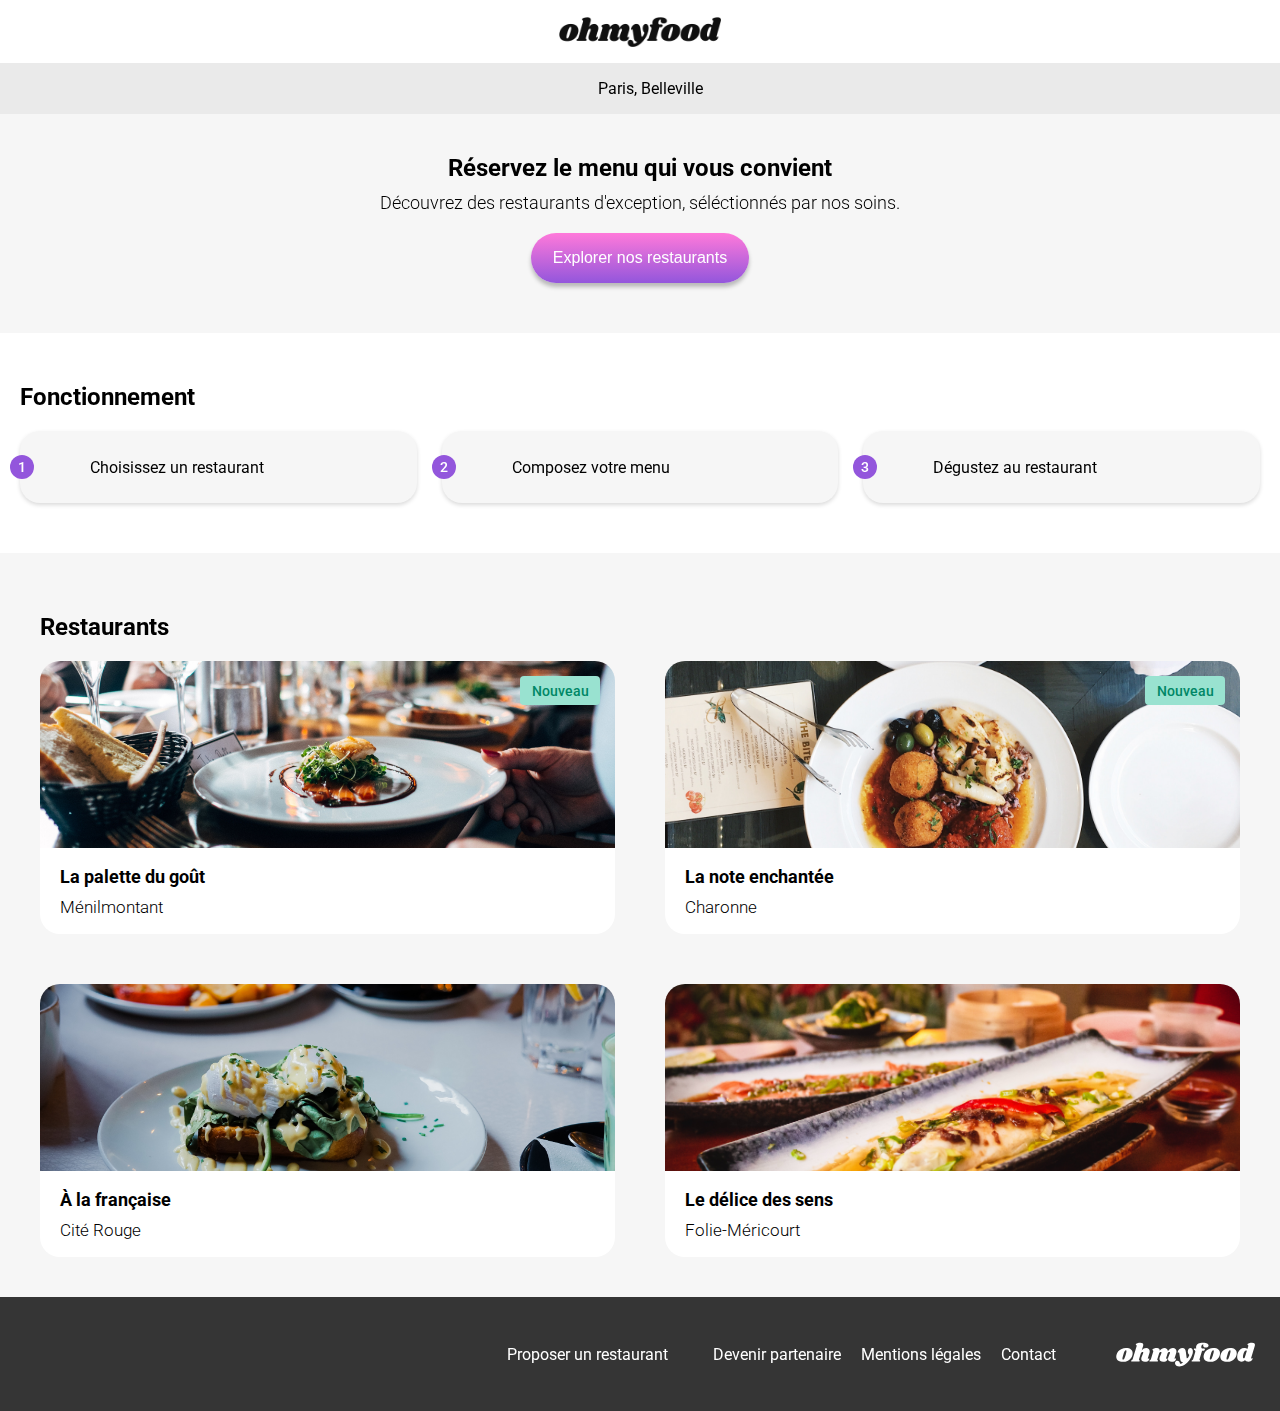
==== commit 0bec2ccd: "Modification des chemins pour les menus suite à des erreurs." ====
--- a/index.html
+++ b/index.html
@@ -5,7 +5,7 @@
     <meta http-equiv="X-UA-Compatible" content="IE=edge" />
     <meta name="viewport" content="width=device-width, initial-scale=1.0" />
     <title>Ohmyfood</title>
-    <link rel="stylesheet" href="./assets/css/style.css" />
+    <link rel="stylesheet" href="./assets/css/styles.css" />
     <link rel="preconnect" href="https://fonts.googleapis.com" />
     <link rel="preconnect" href="https://fonts.gstatic.com" crossorigin />
     <link
@@ -100,7 +100,7 @@
 
 
                 <div class="restaurant__card">
-                  <a class="restaurant__card--lien" href="restaurants/palette.html">
+                  <a class="restaurant__card--lien" href="./restaurants/palette.html">
                     <article class="restaurant__card--article">
                     <div class="article-new">
                         Nouveau
@@ -121,7 +121,7 @@
 
 
                 
-                    <a class="restaurant__card--lien" href="restaurants/noteenchantee.html">
+                    <a class="restaurant__card--lien" href="./restaurants/noteenchantee.html">
                         <article class="restaurant__card--article">
                         <div class="article-new">
                             Nouveau
@@ -141,7 +141,7 @@
                     </a>
 
                     
-                        <a class="restaurant__card--lien" href="restaurants/alafrançaise.html">
+                        <a class="restaurant__card--lien" href="./restaurants/alafrancaise.html">
                             <article class="restaurant__card--article">
                             <img class="article__img" src="assets/Images et textes Ohmyfood/images/restaurants/toa-heftiba-DQKerTsQwi0-unsplash.jpg" alt="Plat sur plaque en céramique blanche"/>
                             <div class="article__container">
@@ -158,7 +158,7 @@
                         </a>
 
                         
-                            <a class="restaurant__card--lien" href="restaurants/delicedesens.html">
+                            <a class="restaurant__card--lien" href="./restaurants/delicedessens.html">
                                 <article class="restaurant__card--article">
                                 <img class="article__img" src="assets/Images et textes Ohmyfood/images/restaurants/louis-hansel-shotsoflouis-qNBGVyOCY8Q-unsplash.jpg" alt="Plat sur plaque en céramique blanche"/>
                                 <div class="article__container">
--- a/assets/css/styles.css
+++ b/assets/css/styles.css
@@ -0,0 +1,590 @@
+@charset "UTF-8";
+.header {
+  display: flex;
+  align-items: center;
+  justify-content: center;
+  width: 100%;
+  height: 63px;
+  position: relative;
+  z-index: 1;
+  box-shadow: 0px 2px 4px 0px rgba(0, 0, 0, 0.15);
+}
+.header__img {
+  width: 162px;
+  height: 30px;
+}
+
+body {
+  margin: 0;
+}
+
+/* Media queries*/
+/* ecran égal ou plus grand que 1024px */
+@media (min-width: 1024px) {
+  .header {
+    box-shadow: none;
+  }
+}
+.footer {
+  display: flex;
+  flex-direction: column;
+  gap: 8px;
+  background-color: rgb(53, 53, 53);
+  padding: 22px 25px;
+}
+.footer__liste {
+  display: flex;
+  gap: 14px;
+  color: rgb(255, 255, 255);
+  font-family: "Roboto", sans-serif;
+  font-weight: 400;
+}
+.footer__liste--icone {
+  width: 11px;
+  height: 13px;
+}
+.footer__liste--icone i {
+  font-size: 16px;
+}
+.footer__liste--contact {
+  color: rgb(255, 255, 255);
+  text-decoration: none;
+}
+.footer__partie {
+  display: flex;
+  flex-direction: column;
+  gap: 7px;
+  padding: 0;
+}
+.footer__logo {
+  width: 139px;
+  height: 27px;
+}
+
+/* Media queries*/
+/* ecran égal ou plus grand que 1024px */
+@media (min-width: 1024px) {
+  .footer {
+    align-items: center;
+    flex-direction: row-reverse;
+    height: 114px;
+    padding: 0 25px;
+    gap: 60px;
+  }
+  .footer__partie {
+    flex-direction: row;
+    gap: 20px;
+  }
+}
+.fonctionnement {
+  font-family: "Roboto", sans-serif;
+  padding: 0 20px;
+  margin: 50px 0px;
+}
+.fonctionnement__choix {
+  display: flex;
+  flex-direction: column;
+  align-items: center;
+  gap: 25px;
+}
+.fonctionnement__partie {
+  display: flex;
+  align-items: center;
+  background-color: rgb(246, 246, 246);
+  border-radius: 20px;
+  gap: 30px;
+  height: 72.38px;
+  width: 90%;
+  position: relative;
+  padding-left: 40px;
+  box-shadow: 0px 2px 4px 0px rgba(0, 0, 0, 0.15);
+}
+.fonctionnement__partie--numero {
+  background-color: rgb(147, 86, 220);
+  color: rgb(255, 255, 255);
+  width: 24px;
+  height: 24px;
+  display: flex;
+  justify-content: center;
+  align-items: center;
+  border-radius: 50%;
+  font-size: 14.18px;
+  font-weight: 500;
+  position: absolute;
+  left: -10px;
+}
+.fonctionnement__partie--icone {
+  color: rgb(126, 126, 126);
+}
+.fonctionnement__partie--icone:hover {
+  color: rgb(147, 86, 220);
+}
+
+/* Media queries*/
+/* ecran égal ou plus grand que 1024px */
+@media (min-width: 1024px) {
+  .fonctionnement__choix {
+    flex-direction: row;
+  }
+}
+.reservations {
+  display: flex;
+  flex-direction: column;
+  align-items: center;
+  padding: 20px 15px 50px 15px;
+  text-align: center;
+  font-family: "Roboto", sans-serif;
+  background-color: rgb(246, 246, 246);
+}
+.reservations__titre {
+  font-size: 24px;
+  margin: 20px 0px 0px 0px;
+}
+.reservations__soustitre {
+  font-size: 18px;
+  font-weight: 300;
+  margin: 10px 0px 20px 0px;
+}
+.reservations__button {
+  width: 218px;
+  height: 50px;
+  border-radius: 25px;
+  border: none;
+  background: linear-gradient(to bottom, rgb(255, 121, 218), rgb(147, 86, 220));
+  color: rgb(255, 255, 255);
+  font-weight: 500;
+  font-size: 16px;
+  transition: 0.5s;
+  box-shadow: 0px 4px 4px 0px rgba(0, 0, 0, 0.251);
+}
+.reservations__button:hover {
+  opacity: 0.9;
+  transform: scale(1.01);
+  box-shadow: 0px 8px 12px 2px rgb(180, 180, 180);
+}
+
+.restaurant {
+  font-family: "Roboto", sans-serif;
+  background-color: rgb(246, 246, 246);
+  padding: 40px 20px;
+}
+.restaurant__titre {
+  font-size: 24px;
+  font-weight: 700;
+}
+.restaurant__card {
+  display: flex;
+  flex-direction: column;
+  gap: 18px;
+}
+.restaurant__card--lien {
+  text-decoration: none;
+  color: rgb(0, 0, 0);
+  position: relative;
+}
+.restaurant__card--article {
+  display: flex;
+  flex-direction: column;
+}
+
+.article-new {
+  position: absolute;
+  right: 15px;
+  top: 15px;
+  background-color: rgb(153, 226, 208);
+  color: rgb(0, 135, 102);
+  width: 80px;
+  height: 29px;
+  display: flex;
+  justify-content: center;
+  align-items: center;
+  font-size: 14px;
+  font-weight: 500;
+  border-radius: 4px;
+}
+
+.article__img {
+  -o-object-fit: cover;
+     object-fit: cover;
+  width: 100%;
+  height: 187px;
+  border-radius: 20px 20px 0 0;
+}
+
+.article__container {
+  background-color: rgb(255, 255, 255);
+  border-radius: 0 0 20px 20px;
+  display: flex;
+  justify-content: space-between;
+  align-items: center;
+}
+
+.article__contenu {
+  padding: 0 20px;
+}
+.article__contenu--titre {
+  margin-bottom: 0;
+  font-size: 18px;
+  font-weight: 700;
+}
+.article__contenu--ville {
+  margin-top: 10px;
+  font-size: 17px;
+  font-weight: 300;
+}
+.article__contenu--coeur {
+  font-size: 28px;
+  width: 22px;
+  margin-right: 35px;
+  margin-bottom: 35px;
+}
+
+/* Media queries*/
+/* ecran égal ou plus grand que 1024px */
+@media (min-width: 1024px) {
+  .restaurant {
+    padding: 40px;
+  }
+  .restaurant__card--lien {
+    width: calc((100% - 50px) / 2);
+  }
+  .restaurant__card {
+    flex-direction: row;
+    flex-wrap: wrap;
+    gap: 50px;
+  }
+}
+.presentation {
+  display: flex;
+  justify-content: center;
+  align-items: center;
+  background-color: rgb(234, 234, 234);
+  font-family: "Roboto", sans-serif;
+  position: relative;
+  box-shadow: 0px 4px 4px 0px rgba(0, 0, 0, 0.25);
+}
+.presentation__icone {
+  margin-right: 20px;
+  color: rgb(53, 53, 53);
+}
+
+/* Media queries*/
+/* ecran égal ou plus grand que 1024px */
+@media (min-width: 1024px) {
+  .presentation {
+    box-shadow: none;
+  }
+}
+.fa-heart {
+  position: absolute;
+}
+
+.coeur-remplis {
+  opacity: 0;
+  transition: 1s;
+}
+
+.coeur-remplis:hover {
+  opacity: 1;
+  -webkit-background-clip: text;
+          background-clip: text;
+  color: transparent;
+  background-image: linear-gradient(193.33deg, #9356DC -11.44%, #FF79DA 123.93%);
+}
+
+.fa-heart {
+  position: absolute;
+}
+
+.coeur-remplis {
+  opacity: 0;
+  transition: 1s;
+}
+
+.coeur-remplis:hover {
+  opacity: 1;
+  -webkit-background-clip: text;
+          background-clip: text;
+  color: transparent;
+  background-image: linear-gradient(193.33deg, #9356DC -11.44%, #FF79DA 123.93%);
+}
+
+.header__menu {
+  display: flex;
+  justify-content: center;
+  align-items: center;
+  position: relative;
+  width: 100%;
+  height: 63px;
+}
+.header__menu__img {
+  text-align: center;
+  width: 162px;
+  height: 30px;
+}
+
+.header__fleche {
+  position: absolute;
+  left: 15px;
+  font-size: 18px;
+  color: rgb(53, 53, 53);
+}
+
+.banniere__img {
+  width: 100%;
+  height: 275px;
+  -o-object-fit: cover;
+     object-fit: cover;
+  position: relative;
+}
+
+.menu {
+  padding: 10px 13px;
+  background-color: rgb(234, 234, 234);
+  margin-top: -35px;
+  z-index: 1;
+  position: relative;
+  display: flex;
+  flex-direction: column;
+  align-items: center;
+  border-radius: 40px 40px 0 0;
+  justify-content: space-between;
+  gap: 40px;
+}
+.menu__titre {
+  display: flex;
+  align-items: center;
+  justify-content: space-between;
+  width: 100%;
+}
+.menu__titre--principal {
+  font-family: "Shrikhand", sans-serif;
+  font-size: 28px;
+  font-weight: 400;
+}
+.menu__titre--coeur {
+  position: absolute;
+  right: 60px;
+  top: 1.2em;
+  font-size: 25px;
+}
+
+.section-menus {
+  width: 100%;
+  gap: 12px;
+  display: flex;
+  flex-direction: column;
+}
+.section-menus__titre--txt {
+  font-family: "Roboto", sans-serif;
+  font-size: 16px;
+  font-weight: 300;
+  text-transform: uppercase;
+  margin-bottom: 3px;
+}
+.section-menus__titre--surligner {
+  width: 40px;
+  height: 3px;
+  background-color: rgb(153, 226, 208);
+}
+
+.apparition1 {
+  animation: apparition 2s ease-out 0s forwards;
+}
+
+.apparition2 {
+  animation: apparition 2s ease-out 1s forwards;
+}
+
+.apparition3 {
+  animation: apparition 2s ease-out 2s forwards;
+}
+
+@keyframes apparition {
+  0% {
+    opacity: 0;
+    margin-left: -30px;
+  }
+  50% {
+    opacity: 0.5;
+  }
+  100% {
+    opacity: 1;
+    margin-left: 10px;
+  }
+}
+.plat {
+  width: 100%;
+  height: 69px;
+  border-radius: 15.04px;
+  background-color: rgb(255, 255, 255);
+  box-sizing: border-box;
+  padding: 16px;
+  display: flex;
+  justify-content: space-between;
+  align-items: center;
+  position: relative;
+  font-family: "Roboto", sans-serif;
+  overflow: hidden;
+  box-shadow: 0px 4.01px 15.04px 0px rgba(0, 0, 0, 0.1);
+}
+.plat__description {
+  margin-right: 16px;
+  overflow: hidden;
+  white-space: nowrap;
+  text-overflow: ellipsis;
+}
+.plat__description--titre {
+  margin: 0;
+  padding-bottom: 3px;
+  font-size: 18px;
+  font-weight: 500;
+  overflow: hidden;
+  white-space: nowrap;
+  text-overflow: ellipsis;
+}
+.plat__description--soustitre {
+  margin: 0;
+  font-size: 15.04px;
+  font-weight: 300;
+  overflow: hidden;
+  white-space: nowrap;
+  text-overflow: ellipsis;
+}
+.plat__prix {
+  font-size: 15.04px;
+  font-weight: 700;
+  width: 25px;
+  height: 30px;
+  color: rgb(53, 53, 53);
+  transition: margin-right 1s ease;
+}
+.plat__validation {
+  position: absolute;
+  right: -59px;
+  opacity: 0;
+  background-color: #99E2D0;
+  height: 100%;
+  width: 59px;
+  border-radius: 0px 15px 15px 0px;
+  display: flex;
+  justify-content: center;
+  align-items: center;
+  color: white;
+  transition: right 1s ease, opacity 1s ease;
+}
+
+.plat:hover .plat__validation {
+  right: 0px;
+  opacity: 1;
+}
+
+.plat:hover .plat__prix {
+  margin-right: 60px;
+}
+
+.btn-commander {
+  width: 186px;
+  height: 50px;
+  border-radius: 25px;
+  border: none;
+  background: linear-gradient(to bottom, rgb(255, 121, 218), rgb(147, 86, 220));
+  color: rgb(255, 255, 255);
+  font-weight: 500;
+  font-size: 16px;
+  font-family: "Roboto", sans-serif;
+  margin-bottom: 30px;
+  box-shadow: 0px 4px 4px 0px rgba(0, 0, 0, 0.251);
+}
+
+.btn-commander:hover {
+  opacity: 0.9;
+  transform: scale(1.01);
+  box-shadow: 0px 8px 12px 2px rgb(180, 180, 180);
+  transition: 0.5s;
+}
+
+/* Media queries*/
+/* ecran égal ou plus grand que 1024px */
+@media (min-width: 1024px) {
+  .header__menu {
+    height: 96.34px;
+  }
+  .banniere__img {
+    height: 383px;
+  }
+  .menu {
+    width: 50%;
+    padding: 40px 140px;
+    margin: -40px auto 0px auto;
+  }
+  .menu__titre {
+    justify-content: center;
+    gap: 30px;
+  }
+  .menu__titre--coeur {
+    position: static;
+  }
+  .menu__titre .coeur-vide {
+    margin-top: -12px;
+  }
+  .menu__titre .coeur-remplis {
+    margin-top: -12px;
+  }
+}
+.loader {
+  position: fixed;
+  z-index: -2;
+  width: 100%;
+  height: 100vh;
+  background-color: rgb(147, 86, 220);
+  display: flex;
+  justify-content: center;
+  align-items: center;
+  animation: visibility 3s ease forwards;
+  opacity: 0;
+}
+.loader__texte {
+  font-size: 50px;
+  font-weight: 300;
+  font-family: "Shrikhand", sans-serif;
+  color: rgb(255, 255, 255);
+  letter-spacing: 3px;
+  animation: text 0.9s linear infinite;
+}
+
+@keyframes visibility {
+  0% {
+    opacity: 1;
+    z-index: 100;
+  }
+  50% {
+    opacity: 0.8;
+  }
+  90% {
+    opacity: 0.5;
+  }
+  100% {
+    opacity: 0;
+    z-index: 0;
+    display: none;
+  }
+}
+@keyframes text {
+  from {
+    opacity: 1;
+  }
+  to {
+    opacity: 0;
+  }
+}
+@keyframes appear {
+  from {
+    transform: translateY(20px);
+    opacity: 0;
+  }
+  to {
+    transform: translateY(0);
+    opacity: 1;
+  }
+}/*# sourceMappingURL=styles.css.map */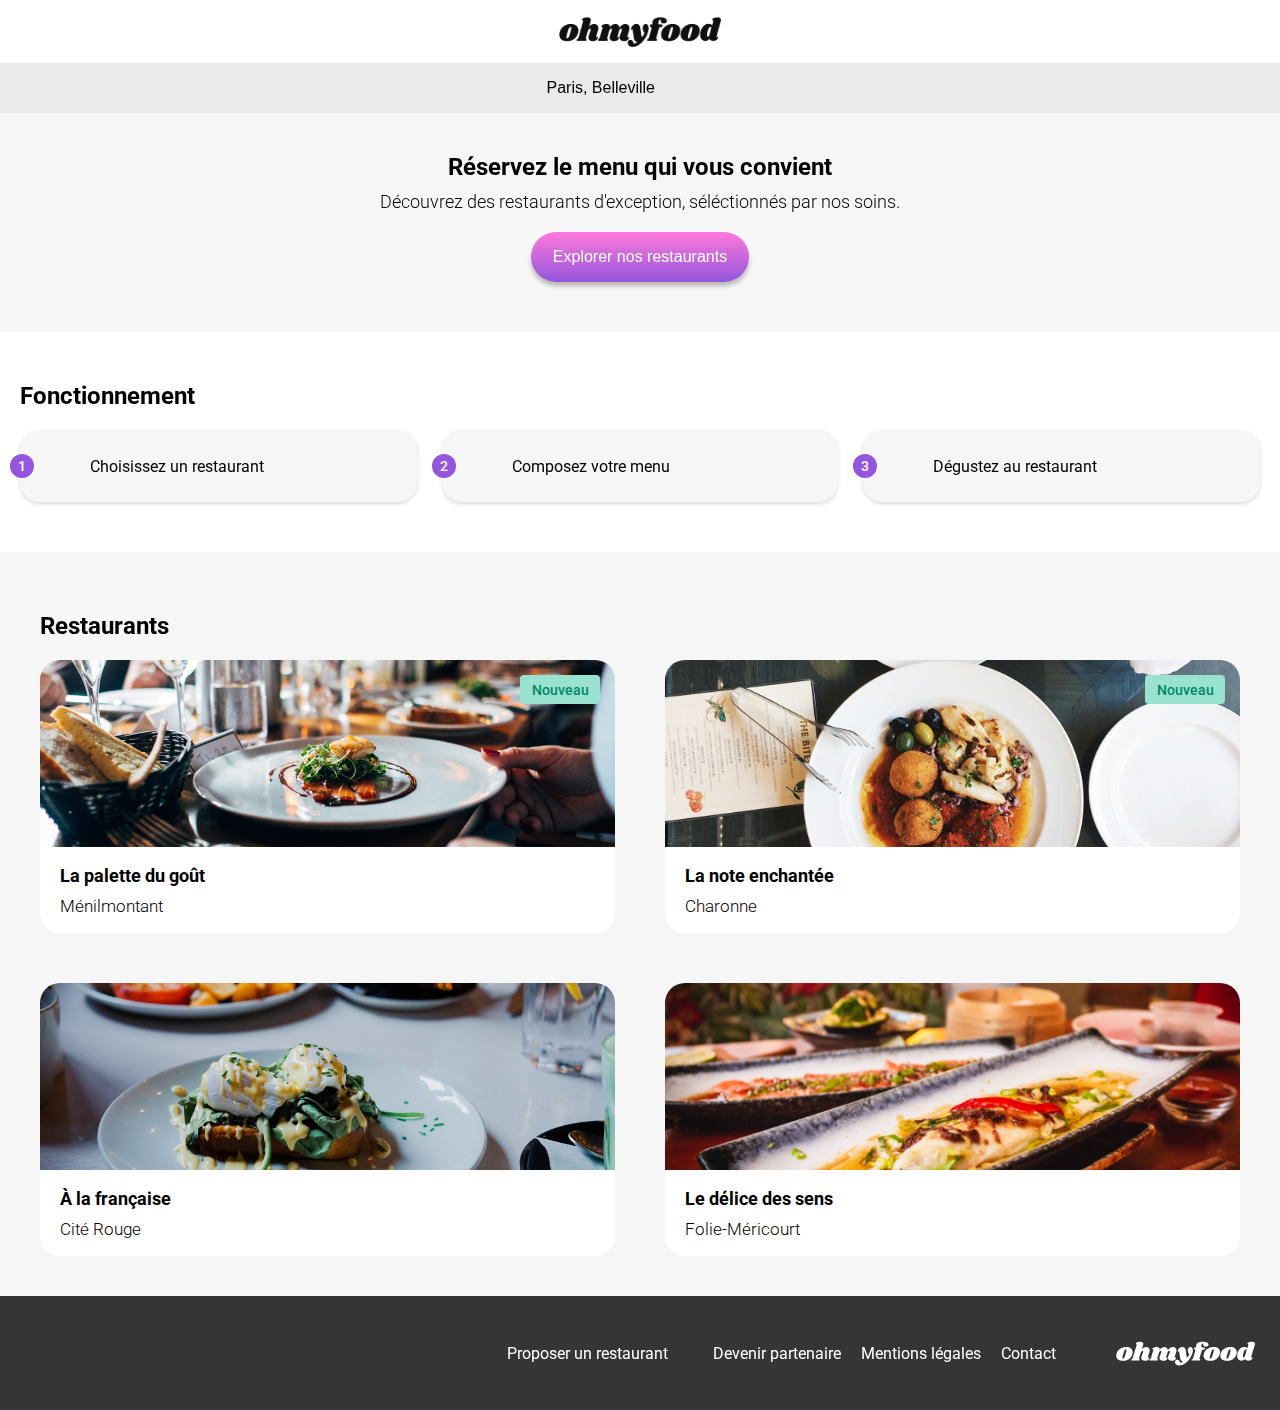
==== commit 8b2a32c1: "Dernières modification html + coeur menus + input partie présentation." ====
--- a/index.html
+++ b/index.html
@@ -35,15 +35,17 @@
       <header class="header">
         <img
           class="header__img"
-          src="./assets/Images et textes Ohmyfood/images/logo/ohmyfood.png"
+          src="./assets/Images%20et%20textes%20Ohmyfood/images/logo/ohmyfood.png"
           alt="logo"
         />
       </header>
       <main>
         <div class="presentation">
-          <i class="fa-solid fa-location-dot presentation__icone"></i>
-          <p>Paris, Belleville</p>
-        </div>
+          <label for="location-input">
+              <i class="fa-solid fa-location-dot presentation__icone"></i>
+          </label>
+          <input type="text" id="location-input" class="presentation__input" value="Paris, Belleville">
+      </div>
 
         <section class="reservations">
           <h1 class="reservations__titre">
@@ -52,7 +54,7 @@
           <p class="reservations__soustitre">
             Découvrez des restaurants d'exception, séléctionnés par nos soins.
           </p>
-          <button class="reservations__button" href="#restaurants">
+          <button class="reservations__button" >
             Explorer nos restaurants
           </button>
         </section>
@@ -105,7 +107,7 @@
                     <div class="article-new">
                         Nouveau
                     </div>
-                    <img class="article__img" src="assets/Images et textes Ohmyfood/images/restaurants/jay-wennington-N_Y88TWmGwA-unsplash.jpg" alt="Plat sur plaque en céramique blanche"/>
+                    <img class="article__img" src="assets/Images%20et%20textes%20Ohmyfood/images/restaurants/jay-wennington-N_Y88TWmGwA-unsplash.jpg" alt="Plat sur plaque en céramique blanche"/>
                     <div class="article__container">
                         <div class="article__contenu">
                         <h3 class="article__contenu--titre"> La palette du goût </h3>
@@ -126,7 +128,7 @@
                         <div class="article-new">
                             Nouveau
                         </div>
-                        <img class="article__img" src="assets/Images et textes Ohmyfood/images/restaurants/stil-u2Lp8tXIcjw-unsplash.jpg" alt="Plat sur plaque en céramique blanche"/>
+                        <img class="article__img" src="assets/Images%20et%20textes%20Ohmyfood/images/restaurants/stil-u2Lp8tXIcjw-unsplash.jpg" alt="Plat sur plaque en céramique blanche"/>
                         <div class="article__container">
                             <div class="article__contenu">
                             <h3 class="article__contenu--titre"> La note enchantée </h3>
@@ -143,7 +145,7 @@
                     
                         <a class="restaurant__card--lien" href="./restaurants/alafrancaise.html">
                             <article class="restaurant__card--article">
-                            <img class="article__img" src="assets/Images et textes Ohmyfood/images/restaurants/toa-heftiba-DQKerTsQwi0-unsplash.jpg" alt="Plat sur plaque en céramique blanche"/>
+                            <img class="article__img" src="assets/Images%20et%20textes%20Ohmyfood/images/restaurants/toa-heftiba-DQKerTsQwi0-unsplash.jpg" alt="Plat sur plaque en céramique blanche"/>
                             <div class="article__container">
                                 <div class="article__contenu">
                                 <h3 class="article__contenu--titre"> À la française </h3>
@@ -160,7 +162,7 @@
                         
                             <a class="restaurant__card--lien" href="./restaurants/delicedessens.html">
                                 <article class="restaurant__card--article">
-                                <img class="article__img" src="assets/Images et textes Ohmyfood/images/restaurants/louis-hansel-shotsoflouis-qNBGVyOCY8Q-unsplash.jpg" alt="Plat sur plaque en céramique blanche"/>
+                                <img class="article__img" src="assets/Images%20et%20textes%20Ohmyfood/images/restaurants/louis-hansel-shotsoflouis-qNBGVyOCY8Q-unsplash.jpg" alt="Plat sur plaque en céramique blanche"/>
                                 <div class="article__container">
                                     <div class="article__contenu">
                                     <h3 class="article__contenu--titre"> Le délice des sens </h3>
@@ -175,13 +177,13 @@
                             </a>
                 </div>   
 
-            
+          </div>
         </section>
       </main>
       <footer class="footer">
         <img
           class="footer__logo"
-          src="assets/Images et textes Ohmyfood/images/logo/ohmyfoodw.svg"
+          src="assets/Images%20et%20textes%20Ohmyfood/images/logo/ohmyfoodw.svg"
           alt="logowhite"
         />
         <ul class="footer__partie">
--- a/assets/css/styles.css
+++ b/assets/css/styles.css
@@ -261,11 +261,21 @@
   background-color: rgb(234, 234, 234);
   font-family: "Roboto", sans-serif;
   position: relative;
+  height: 50px;
   box-shadow: 0px 4px 4px 0px rgba(0, 0, 0, 0.25);
 }
 .presentation__icone {
   margin-right: 20px;
   color: rgb(53, 53, 53);
+}
+.presentation__input {
+  background-color: transparent;
+  border: none;
+  color: black;
+  font-size: 16px;
+  outline: none;
+  cursor: text;
+  width: auto;
 }
 
 /* Media queries*/
@@ -365,7 +375,7 @@
 .menu__titre--coeur {
   position: absolute;
   right: 60px;
-  top: 1.2em;
+  top: 1.6em;
   font-size: 25px;
 }
 
